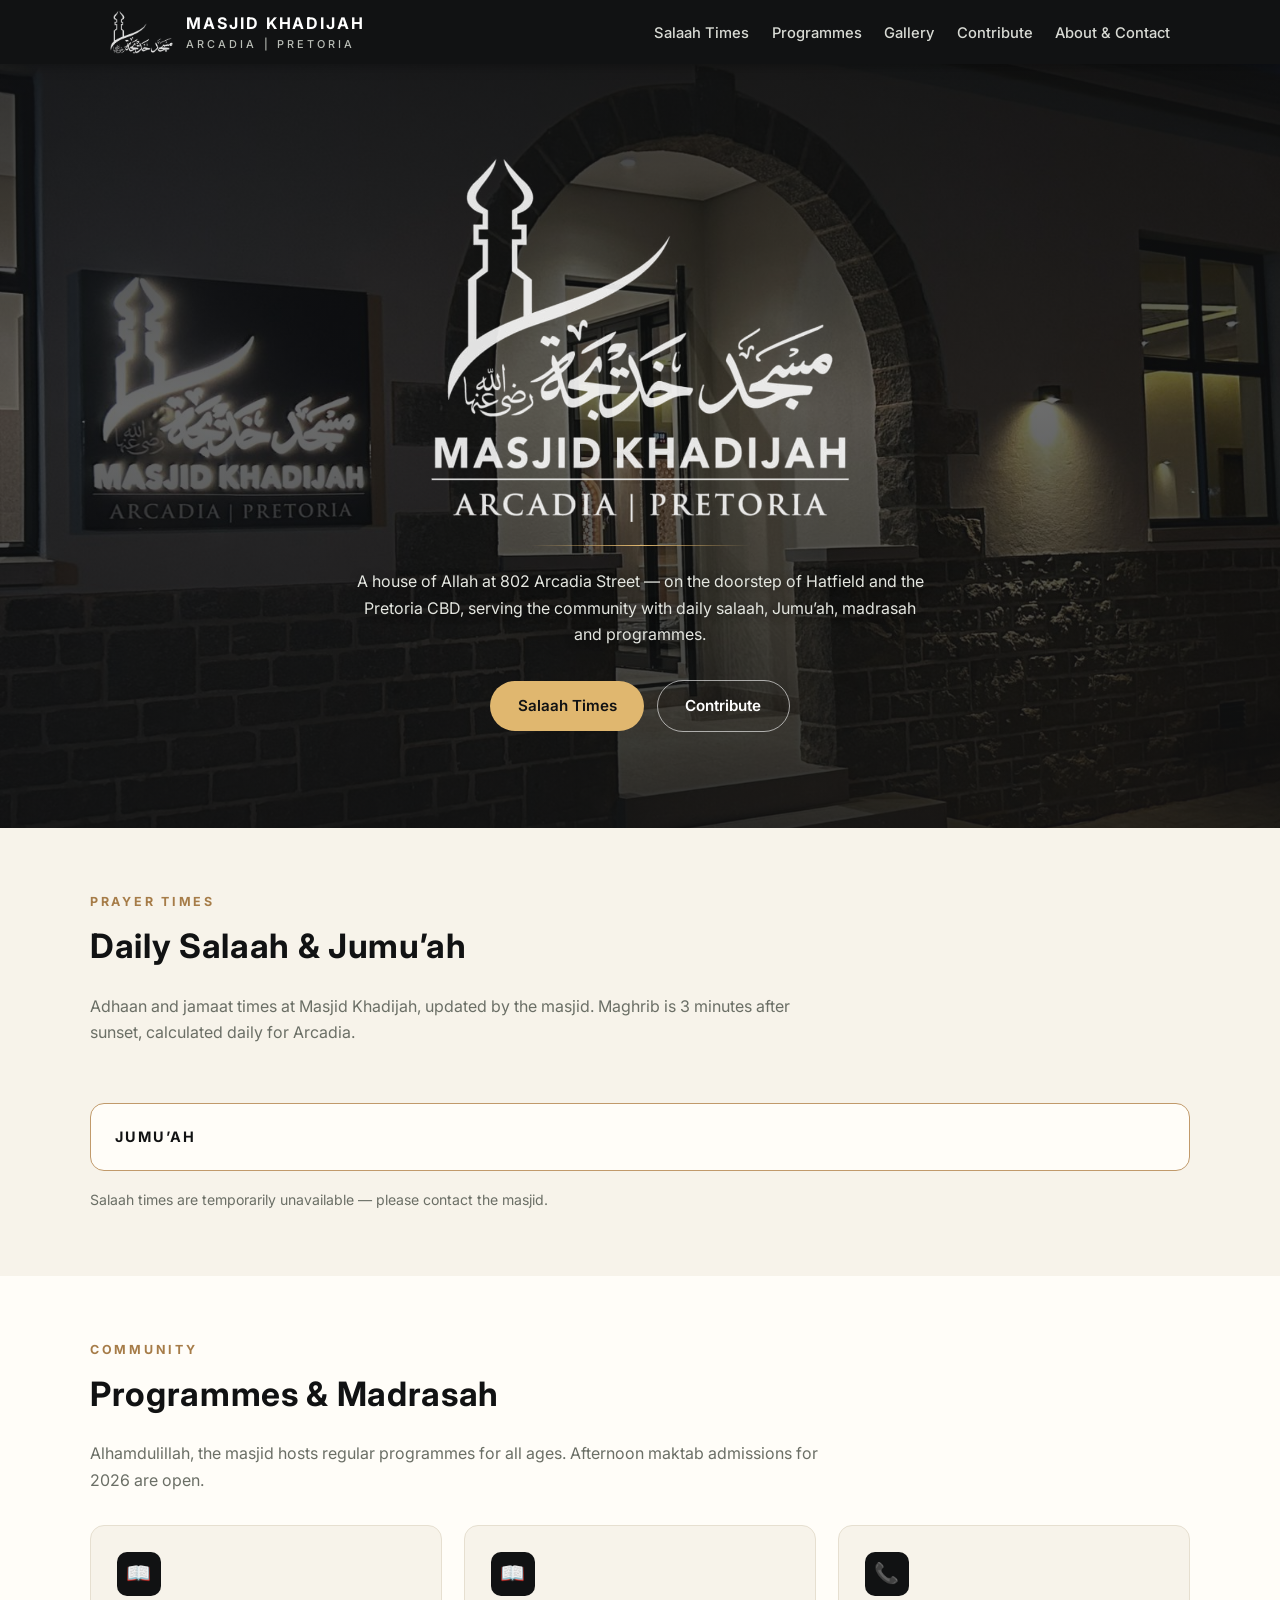
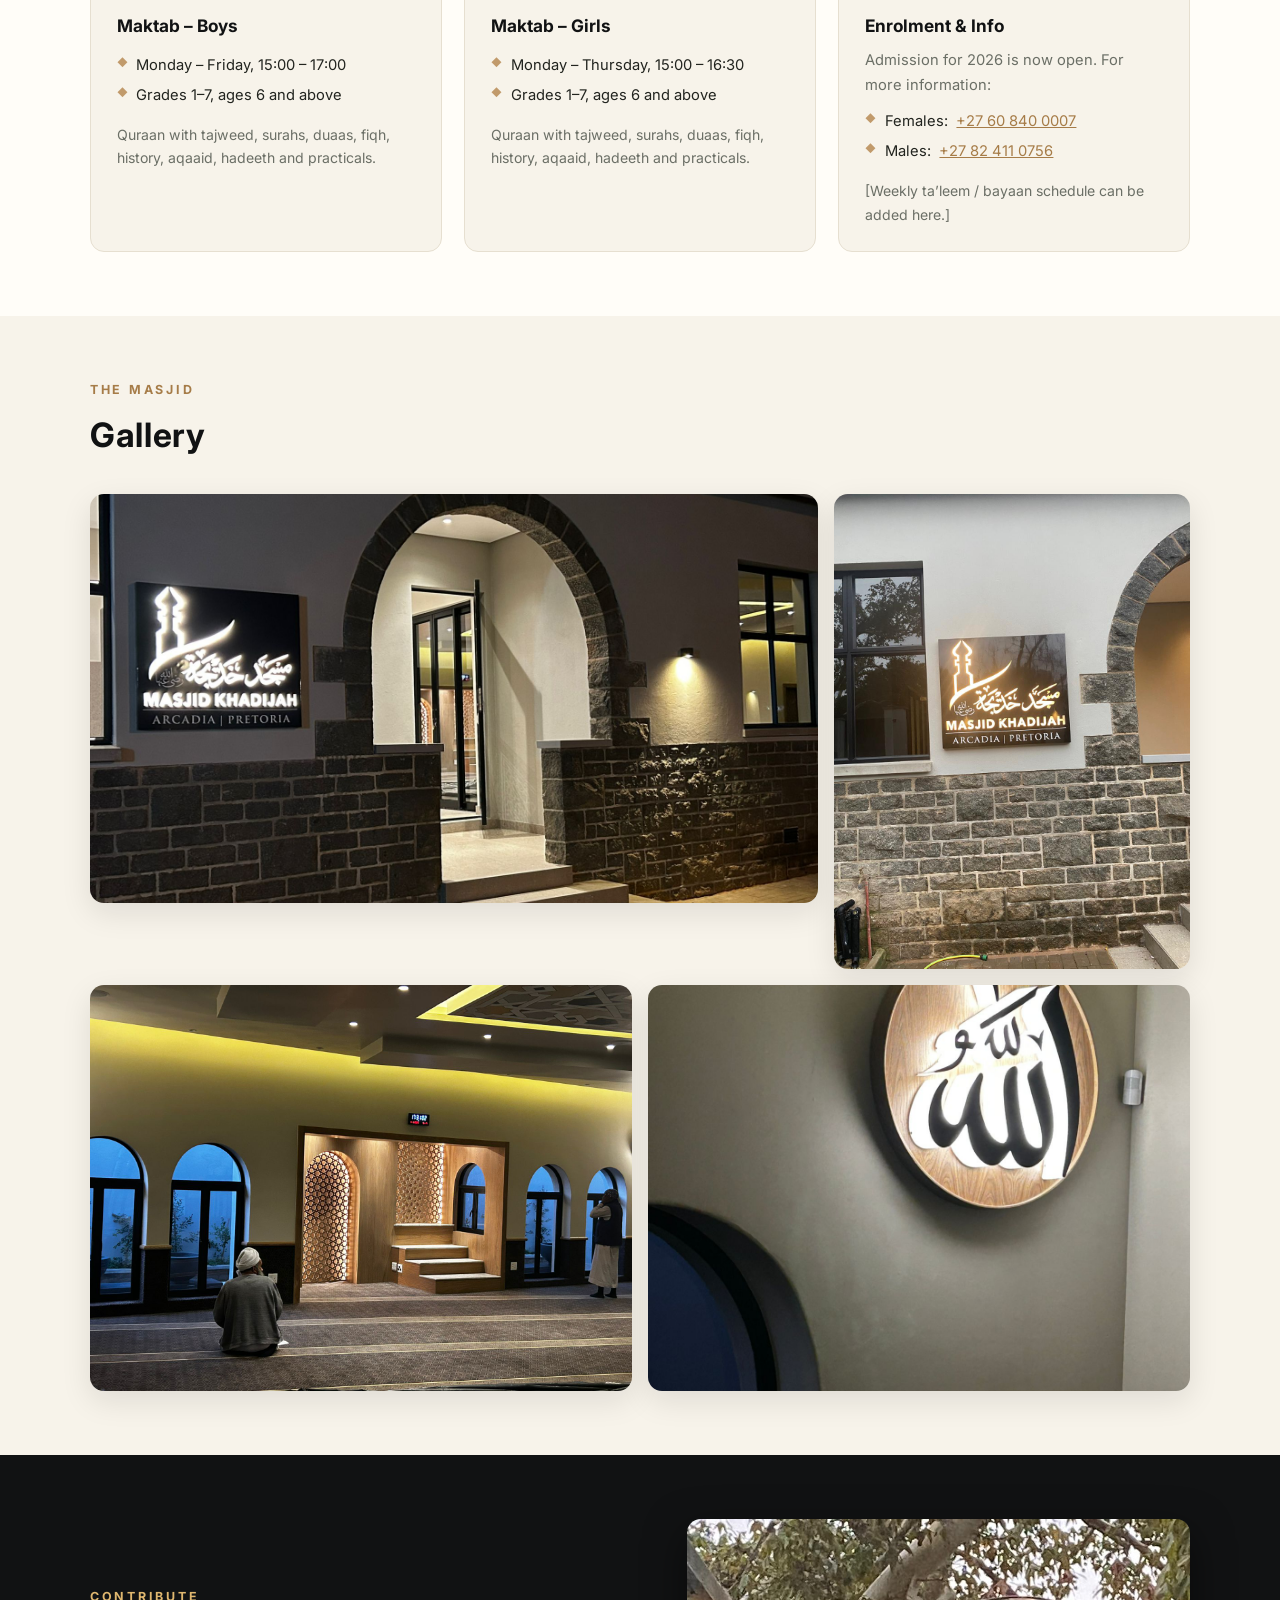
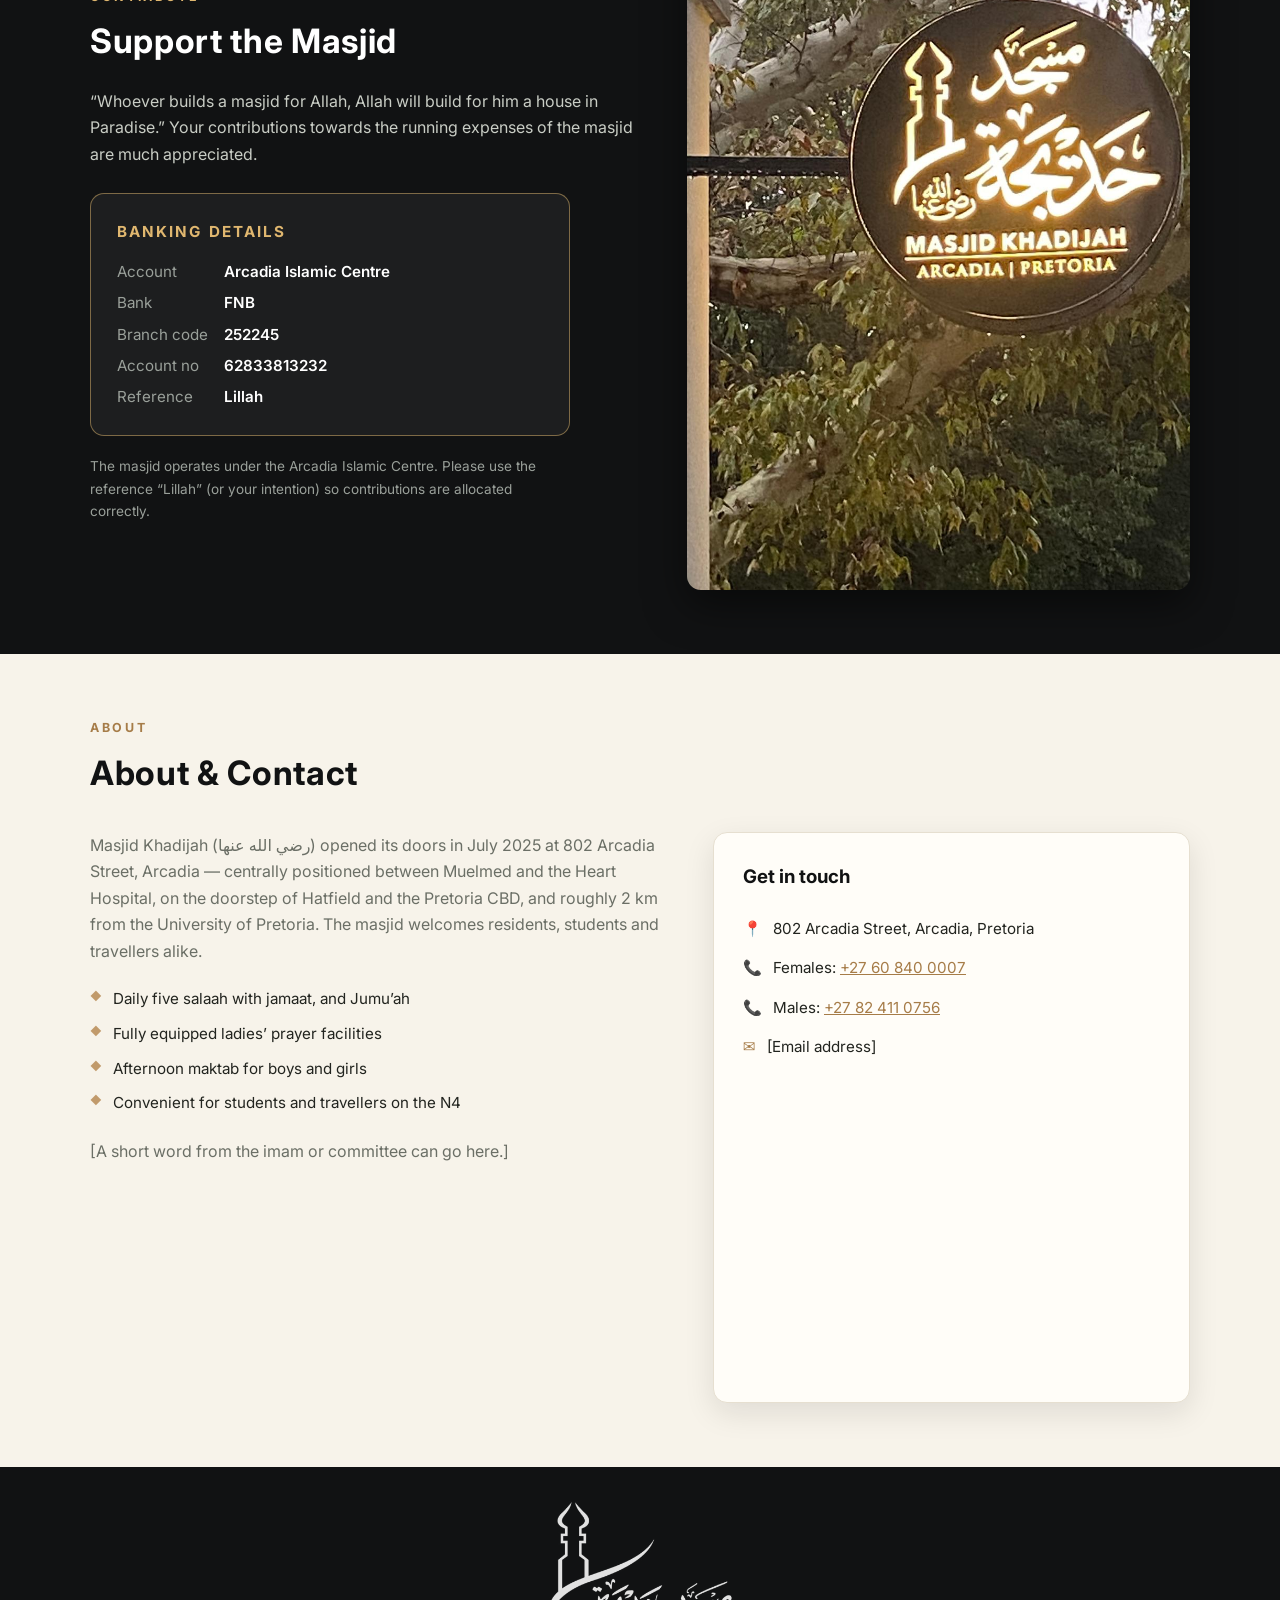
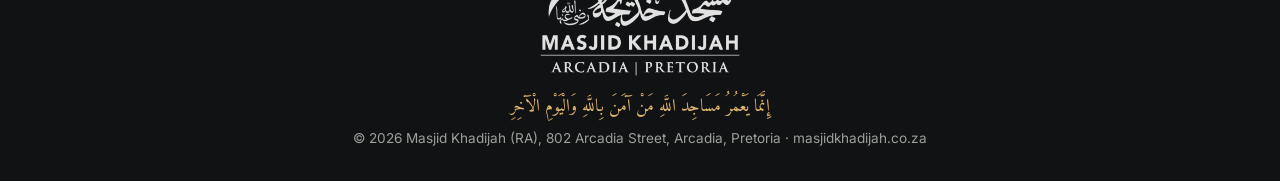
==== index.html @ 1550d79a "Compact salaah tiles, aligned zero-padded times, fix .hero class clash Co-Authored-By: Claude Fable " ====
<!DOCTYPE html>
<html lang="en">
<head>
<meta charset="UTF-8">
<meta name="viewport" content="width=device-width, initial-scale=1.0">
<title>Masjid Khadijah – Arcadia, Pretoria</title>
<meta name="description" content="Masjid Khadijah (RA), 802 Arcadia Street, Arcadia, Pretoria – daily salaah times, Jumu'ah, madrasah and programmes, and how to contribute.">
<link rel="icon" type="image/png" href="assets/logo-mark.png">
<link rel="preconnect" href="https://fonts.googleapis.com">
<link rel="preconnect" href="https://fonts.gstatic.com" crossorigin>
<link href="https://fonts.googleapis.com/css2?family=Amiri:wght@400;700&family=Inter:wght@400;500;600;700&display=swap" rel="stylesheet">
<style>
  :root{
    --black:#111213;          /* signage black */
    --charcoal:#1c1e1f;       /* dado / dark panels */
    --cream:#f7f3ea;          /* interior walls */
    --ivory:#fffdf8;
    --oak:#c19a6b;            /* mihrab timber */
    --oak-deep:#a67c48;
    --gold:#e0b76f;           /* backlit signage glow */
    --ink:#22241f;
    --muted:#6b6f66;
    --line:#e6dfd0;
    --radius:14px;
    --shadow:0 10px 30px rgba(17,18,19,.10);
  }
  *{margin:0;padding:0;box-sizing:border-box}
  html{scroll-behavior:smooth}
  body{font-family:'Inter',system-ui,sans-serif;color:var(--ink);background:var(--cream);line-height:1.65}
  img{max-width:100%}
  a{color:var(--oak-deep)}

  /* Logo images are black-on-white: on dark panels invert + screen-blend
     (white bg goes transparent); on light panels multiply-blend. */
  .logo-dark{filter:invert(1);mix-blend-mode:screen}
  .logo-light{mix-blend-mode:multiply}

  /* ---------- Nav (styled after the masjid's black signage) ---------- */
  header{position:sticky;top:0;z-index:50;background:var(--black);box-shadow:0 2px 12px rgba(0,0,0,.3)}
  .nav{max-width:1100px;margin:0 auto;display:flex;align-items:center;justify-content:space-between;padding:.6rem 1.25rem}
  .brand{display:flex;align-items:center;gap:.8rem;text-decoration:none}
  .brand img{height:44px;width:auto}
  .brand .name{color:#fff;font-weight:700;font-size:1rem;letter-spacing:.12em;text-transform:uppercase}
  .brand .name small{display:block;font-weight:500;font-size:.68rem;color:#b9bdb6;letter-spacing:.28em}
  nav ul{display:flex;gap:1.4rem;list-style:none}
  nav a{color:#d8dad4;text-decoration:none;font-size:.92rem;font-weight:500}
  nav a:hover{color:var(--gold)}
  .menu-btn{display:none;background:none;border:0;color:#fff;font-size:1.6rem;cursor:pointer}
  @media(max-width:760px){
    .menu-btn{display:block}
    nav{position:absolute;top:100%;left:0;right:0;background:var(--charcoal);display:none}
    nav.open{display:block}
    nav ul{flex-direction:column;gap:0;padding:.5rem 0}
    nav li{border-top:1px solid rgba(255,255,255,.08)}
    nav a{display:block;padding:.85rem 1.25rem}
  }

  /* ---------- Hero: the masjid at night ---------- */
  .hero{position:relative;color:#fff;text-align:center;padding:5.5rem 1.25rem 6rem;overflow:hidden;background:var(--black)}
  .hero .bg{position:absolute;inset:0;background:url('assets/hero-exterior.jpg') center 35%/cover no-repeat}
  .hero .veil{position:absolute;inset:0;background:linear-gradient(180deg,rgba(17,18,19,.82) 0%,rgba(17,18,19,.62) 45%,rgba(17,18,19,.88) 100%)}
  .hero-inner{position:relative;max-width:44rem;margin:0 auto}
  .hero-logo{width:min(420px,78%);margin:0 auto 1.4rem;display:block}
  .hero .locline{color:#d8dad4;letter-spacing:.34em;text-transform:uppercase;font-size:.82rem}
  .hero .rule{width:220px;height:1px;background:linear-gradient(90deg,transparent,var(--gold),transparent);margin:1.4rem auto}
  .hero .sub{color:#e4e6e0;margin:0 auto 2rem;max-width:36rem;font-size:1rem;text-shadow:0 1px 8px rgba(0,0,0,.5)}
  .btn{display:inline-block;padding:.8rem 1.7rem;border-radius:999px;font-weight:600;font-size:.95rem;text-decoration:none;transition:transform .15s ease}
  .btn:hover{transform:translateY(-2px)}
  .btn-gold{background:var(--gold);color:var(--black)}
  .btn-outline{border:1.5px solid rgba(255,255,255,.6);color:#fff;margin-left:.6rem}
  .btn-outline:hover{border-color:var(--gold);color:var(--gold)}

  /* ---------- Sections ---------- */
  section{padding:4rem 1.25rem}
  .wrap{max-width:1100px;margin:0 auto}
  .kicker{color:var(--oak-deep);font-weight:700;font-size:.78rem;letter-spacing:.22em;text-transform:uppercase}
  h2{font-size:clamp(1.5rem,3vw,2.1rem);color:var(--black);margin:.35rem 0 1.2rem;letter-spacing:.02em}
  .lead{color:var(--muted);max-width:46rem}

  /* Salaah times */
  .times-grid{display:grid;grid-template-columns:repeat(auto-fit,minmax(140px,1fr));gap:.8rem;margin-top:2rem}
  .time-tile{background:var(--black);border-radius:12px;padding:.9rem 1rem 1rem;box-shadow:var(--shadow)}
  .time-tile .salaah{color:var(--gold);font-size:.75rem;font-weight:700;letter-spacing:.18em;text-transform:uppercase;text-align:center}
  .time-tile .trow{display:flex;justify-content:space-between;align-items:baseline;margin-top:.5rem}
  .time-tile .tlabel{color:#9aa09a;font-size:.68rem;letter-spacing:.08em;text-transform:uppercase}
  .time-tile .tval{color:#d8dad4;font-size:1.05rem;font-weight:600;font-variant-numeric:tabular-nums}
  .time-tile .tval.jamaat{color:#fff;font-size:1.18rem;font-weight:700}
  .time-tile .sunset{color:#9aa09a;font-size:.68rem;margin-top:.45rem;text-align:center}
  .jumuah-card{margin-top:1.6rem;background:var(--ivory);border:1px solid var(--oak);border-radius:var(--radius);padding:1.3rem 1.5rem;display:flex;gap:1.2rem;flex-wrap:wrap;align-items:center;justify-content:space-between}
  .jumuah-card .jlabel{font-weight:700;color:var(--black);letter-spacing:.14em;text-transform:uppercase;font-size:.9rem}
  .jumuah-card .chips{display:flex;gap:.8rem;flex-wrap:wrap}
  .jumuah-card .chip{background:var(--black);color:var(--gold);border-radius:999px;padding:.5rem 1.2rem;font-weight:600;font-size:.92rem}
  .jumuah-card .speaker{width:100%;font-size:.95rem;color:var(--muted)}
  .jumuah-card .speaker strong{color:var(--ink)}
  .times-meta{margin-top:1.1rem;font-size:.88rem;color:var(--muted)}
  .times-note{margin-top:.4rem;font-size:.95rem;color:var(--oak-deep);font-weight:600}

  /* Programmes */
  .alt{background:var(--ivory)}
  .cards{display:grid;grid-template-columns:repeat(auto-fit,minmax(260px,1fr));gap:1.4rem;margin-top:2rem}
  .card{background:var(--cream);border:1px solid var(--line);border-radius:var(--radius);padding:1.6rem}
  .card .icon{width:44px;height:44px;border-radius:10px;background:var(--black);color:var(--gold);display:flex;align-items:center;justify-content:center;font-size:1.25rem;margin-bottom:1rem}
  .card h3{color:var(--black);font-size:1.08rem;margin-bottom:.5rem}
  .card p{font-size:.92rem;color:var(--muted)}
  .card ul{list-style:none;margin-top:.6rem;font-size:.92rem;color:var(--ink)}
  .card li{display:flex;gap:.55rem;padding:.18rem 0}
  .card li::before{content:"◆";color:var(--oak);font-size:.65rem;line-height:1.9}
  .card .foot{margin-top:.8rem;font-size:.88rem;color:var(--muted)}
  .card .foot strong{color:var(--ink)}
  .card .when{margin-top:.6rem;font-size:.85rem;color:var(--oak-deep);font-weight:600}

  /* Notice board */
  .notices{background:var(--black);border-radius:var(--radius);padding:1.5rem 1.7rem;margin-top:2rem;box-shadow:var(--shadow)}
  .notices h3{color:var(--gold);font-size:.9rem;letter-spacing:.18em;text-transform:uppercase;margin-bottom:.8rem}
  .notices ul{list-style:none}
  .notices li{color:#e4e6e0;font-size:.95rem;padding:.45rem 0;border-top:1px solid rgba(255,255,255,.08);display:flex;gap:.7rem;flex-wrap:wrap}
  .notices li:first-child{border-top:0}
  .notices li strong{color:#fff}
  .notices li .nwhen{color:var(--gold);font-size:.85rem;margin-left:auto;white-space:nowrap}

  /* Gallery */
  .gallery{display:grid;grid-template-columns:repeat(12,1fr);gap:1rem;margin-top:2rem}
  .gallery figure{position:relative;border-radius:var(--radius);overflow:hidden;box-shadow:var(--shadow);margin:0}
  .gallery img{width:100%;height:100%;object-fit:cover;display:block;transition:transform .3s ease}
  .gallery figure:hover img{transform:scale(1.04)}
  .g-wide{grid-column:span 8;aspect-ratio:16/9}
  .g-tall{grid-column:span 4;aspect-ratio:3/4}
  .g-half{grid-column:span 6;aspect-ratio:4/3}
  @media(max-width:760px){.g-wide,.g-tall,.g-half{grid-column:span 12;aspect-ratio:4/3}}

  /* Donations */
  .donate{background:var(--black);color:#fff;position:relative;overflow:hidden}
  .donate .wrap{position:relative;display:grid;grid-template-columns:1.05fr .95fr;gap:2.5rem;align-items:center}
  @media(max-width:820px){.donate .wrap{grid-template-columns:1fr}}
  .donate .kicker{color:var(--gold)}
  .donate h2{color:#fff}
  .donate .lead{color:#c9cdc5}
  .bank{background:rgba(255,255,255,.05);border:1px solid rgba(224,183,111,.5);border-radius:var(--radius);padding:1.6rem;margin-top:1.6rem;max-width:30rem}
  .bank h3{color:var(--gold);font-size:.95rem;letter-spacing:.14em;text-transform:uppercase;margin-bottom:.9rem}
  .bank dl{display:grid;grid-template-columns:auto 1fr;gap:.4rem 1rem;font-size:.95rem}
  .bank dt{color:#9aa09a}
  .bank dd{font-weight:600}
  .donate .note{margin-top:1.2rem;font-size:.85rem;color:#9aa09a;max-width:30rem}
  .donate .photo{border-radius:var(--radius);overflow:hidden;box-shadow:0 14px 40px rgba(0,0,0,.5)}
  .donate .photo img{display:block;width:100%}

  /* About & contact */
  .about-grid{display:grid;grid-template-columns:1.1fr .9fr;gap:2.5rem;margin-top:2rem;align-items:start}
  @media(max-width:820px){.about-grid{grid-template-columns:1fr}}
  .facts{list-style:none;margin-top:1.4rem;display:grid;gap:.6rem}
  .facts li{display:flex;gap:.7rem;font-size:.95rem;color:var(--ink)}
  .facts li::before{content:"◆";color:var(--oak);font-size:.7rem;line-height:1.9}
  .contact-card{background:var(--ivory);border:1px solid var(--line);border-radius:var(--radius);box-shadow:var(--shadow);padding:1.8rem}
  .contact-card h3{color:var(--black);margin-bottom:1rem}
  .contact-card ul{list-style:none}
  .contact-card li{display:flex;gap:.7rem;padding:.45rem 0;font-size:.95rem}
  .contact-card li span:first-child{color:var(--oak-deep)}
  .map{border:0;width:100%;height:280px;border-radius:10px;margin-top:1.2rem}

  footer{background:var(--black);color:#9aa09a;text-align:center;padding:2rem 1.25rem}
  footer .flogo{width:200px;margin:0 auto 1rem;display:block}
  footer .ayah{font-family:'Amiri',serif;color:var(--gold);font-size:1.1rem;margin-bottom:.4rem}
  footer p{font-size:.85rem}
</style>
</head>
<body>

<header>
  <div class="nav">
    <a class="brand" href="#top">
      <img class="logo-dark" src="assets/logo-mark.png" alt="Masjid Khadijah logo">
      <span class="name">Masjid Khadijah<small>Arcadia | Pretoria</small></span>
    </a>
    <button class="menu-btn" aria-label="Menu" onclick="document.getElementById('nav').classList.toggle('open')">&#9776;</button>
    <nav id="nav">
      <ul>
        <li><a href="#salaah">Salaah Times</a></li>
        <li><a href="#programmes">Programmes</a></li>
        <li><a href="#gallery">Gallery</a></li>
        <li><a href="#donate">Contribute</a></li>
        <li><a href="#contact">About &amp; Contact</a></li>
      </ul>
    </nav>
  </div>
</header>

<main id="top">

  <div class="hero">
    <div class="bg" role="img" aria-label="Masjid Khadijah entrance at night"></div>
    <div class="veil"></div>
    <div class="hero-inner">
      <img class="hero-logo logo-dark" src="assets/logo.png" alt="Masjid Khadijah – Arcadia | Pretoria">
      <div class="rule"></div>
      <p class="sub">A house of Allah at 802 Arcadia Street — on the doorstep of Hatfield and the Pretoria CBD, serving the community with daily salaah, Jumu&#8217;ah, madrasah and programmes.</p>
      <a class="btn btn-gold" href="#salaah">Salaah Times</a>
      <a class="btn btn-outline" href="#donate">Contribute</a>
    </div>
  </div>

  <section id="salaah">
    <div class="wrap">
      <p class="kicker">Prayer Times</p>
      <h2>Daily Salaah &amp; Jumu&#8217;ah</h2>
      <p class="lead">Adhaan and jamaat times at Masjid Khadijah, updated by the masjid. Maghrib is 3 minutes after sunset, calculated daily for Arcadia.</p>

      <div class="times-grid" id="timesGrid"></div>

      <div class="jumuah-card" id="jumuahCard" hidden>
        <span class="jlabel">Jumu&#8217;ah</span>
        <span class="chips" id="jumuahChips"></span>
        <span class="speaker" id="jumuahSpeaker" hidden></span>
      </div>

      <p class="times-meta" id="timesMeta"></p>
      <p class="times-note" id="timesNote" hidden></p>
    </div>
  </section>

  <section id="programmes" class="alt">
    <div class="wrap">
      <p class="kicker">Community</p>
      <h2>Programmes &amp; Madrasah</h2>
      <p class="lead">Alhamdulillah, the masjid hosts regular programmes for all ages. Afternoon maktab admissions for 2026 are open.</p>

      <div class="notices" id="noticesBox" hidden>
        <h3>Notice Board</h3>
        <ul id="noticesList"></ul>
      </div>

      <div class="cards" id="programmeCards">
        <div class="card">
          <div class="icon">📖</div>
          <h3>Maktab – Boys</h3>
          <ul>
            <li>Monday – Friday, 15:00 – 17:00</li>
            <li>Grades 1–7, ages 6 and above</li>
          </ul>
          <p class="foot">Quraan with tajweed, surahs, duaas, fiqh, history, aqaaid, hadeeth and practicals.</p>
        </div>
        <div class="card">
          <div class="icon">📖</div>
          <h3>Maktab – Girls</h3>
          <ul>
            <li>Monday – Thursday, 15:00 – 16:30</li>
            <li>Grades 1–7, ages 6 and above</li>
          </ul>
          <p class="foot">Quraan with tajweed, surahs, duaas, fiqh, history, aqaaid, hadeeth and practicals.</p>
        </div>
        <div class="card">
          <div class="icon">📞</div>
          <h3>Enrolment &amp; Info</h3>
          <p>Admission for 2026 is now open. For more information:</p>
          <ul>
            <li>Females: <a href="tel:+27608400007">+27 60 840 0007</a></li>
            <li>Males: <a href="tel:+27824110756">+27 82 411 0756</a></li>
          </ul>
          <p class="foot">[Weekly ta&#8217;leem / bayaan schedule can be added here.]</p>
        </div>
      </div>
    </div>
  </section>

  <section id="gallery">
    <div class="wrap">
      <p class="kicker">The Masjid</p>
      <h2>Gallery</h2>
      <div class="gallery">
        <figure class="g-wide"><img src="assets/hero-exterior.jpg" alt="Masjid Khadijah entrance at night" loading="lazy"></figure>
        <figure class="g-tall"><img src="assets/sign-gold.jpg" alt="Backlit Masjid Khadijah sign" loading="lazy"></figure>
        <figure class="g-half"><img src="assets/interior-mihrab.jpg" alt="Prayer hall, mihrab and minbar" loading="lazy"></figure>
        <figure class="g-half"><img src="assets/allah-roundel.jpg" alt="Allah calligraphy in the prayer hall" loading="lazy"></figure>
      </div>
    </div>
  </section>

  <section id="donate" class="donate">
    <div class="wrap">
      <div>
        <p class="kicker">Contribute</p>
        <h2>Support the Masjid</h2>
        <p class="lead">&#8220;Whoever builds a masjid for Allah, Allah will build for him a house in Paradise.&#8221; Your contributions towards the running expenses of the masjid are much appreciated.</p>
        <div class="bank">
          <h3>Banking Details</h3>
          <dl>
            <dt>Account</dt><dd>Arcadia Islamic Centre</dd>
            <dt>Bank</dt><dd>FNB</dd>
            <dt>Branch code</dt><dd>252245</dd>
            <dt>Account no</dt><dd>62833813232</dd>
            <dt>Reference</dt><dd>Lillah</dd>
          </dl>
        </div>
        <p class="note">The masjid operates under the Arcadia Islamic Centre. Please use the reference &#8220;Lillah&#8221; (or your intention) so contributions are allocated correctly.</p>
      </div>
      <div class="photo"><img src="assets/sign-round.jpg" alt="Masjid Khadijah hanging sign" loading="lazy"></div>
    </div>
  </section>

  <section id="contact">
    <div class="wrap">
      <p class="kicker">About</p>
      <h2>About &amp; Contact</h2>
      <div class="about-grid">
        <div>
          <p class="lead">Masjid Khadijah (رضي الله عنها) opened its doors in July 2025 at 802 Arcadia Street, Arcadia — centrally positioned between Muelmed and the Heart Hospital, on the doorstep of Hatfield and the Pretoria CBD, and roughly 2&nbsp;km from the University of Pretoria. The masjid welcomes residents, students and travellers alike.</p>
          <ul class="facts">
            <li>Daily five salaah with jamaat, and Jumu&#8217;ah</li>
            <li>Fully equipped ladies&#8217; prayer facilities</li>
            <li>Afternoon maktab for boys and girls</li>
            <li>Convenient for students and travellers on the N4</li>
          </ul>
          <p class="lead" style="margin-top:1.4rem">[A short word from the imam or committee can go here.]</p>
        </div>
        <div class="contact-card">
          <h3>Get in touch</h3>
          <ul>
            <li><span>📍</span><span>802 Arcadia Street, Arcadia, Pretoria</span></li>
            <li><span>📞</span><span>Females: <a href="tel:+27608400007">+27 60 840 0007</a></span></li>
            <li><span>📞</span><span>Males: <a href="tel:+27824110756">+27 82 411 0756</a></span></li>
            <li><span>✉️</span><span>[Email address]</span></li>
          </ul>
          <iframe class="map" title="Map to Masjid Khadijah" loading="lazy"
            src="https://www.google.com/maps?q=Masjid%20Khadijah%20802%20Arcadia%20Street%20Arcadia%20Pretoria&output=embed"></iframe>
        </div>
      </div>
    </div>
  </section>

</main>

<footer>
  <img class="flogo logo-dark" src="assets/logo.png" alt="Masjid Khadijah">
  <p class="ayah">إِنَّمَا يَعْمُرُ مَسَاجِدَ اللَّهِ مَنْ آمَنَ بِاللَّهِ وَالْيَوْمِ الْآخِرِ</p>
  <p>&copy; <span id="yr"></span> Masjid Khadijah (RA), 802 Arcadia Street, Arcadia, Pretoria · masjidkhadijah.co.za</p>
</footer>

<script>
  document.getElementById('yr').textContent = new Date().getFullYear();
  document.querySelectorAll('#nav a').forEach(a =>
    a.addEventListener('click', () => document.getElementById('nav').classList.remove('open')));

  // ---- Salaah times, maintained by the masjid in a published Google Sheet ----
  // Tab "Salah Times" (gid 0): rows Fajr/Zuhr/Asr/Esha (B=adhaan, C=salaah),
  // Jumuah Adhaan / Jumuah Talk / Jumuah Salaah / Speaker / Note (value in B).
  // Tab "Notices/Programmes" (gid 565669592): Type | Title | Details | When.
  const PUB_URL = 'https://docs.google.com/spreadsheets/d/e/2PACX-1vRTr9kR4SyfroDH5hAJCIE7Sj8FF6PcuQ3MUzpzy727GX431kQvPGYDfOH6fwUwWuCeR8jOcvNmKQjD/pub';
  const GID_TIMES = 0, GID_PROGRAMMES = 565669592;

  // Sunset for Arcadia, Pretoria (NOAA solar equations); Maghrib = sunset + 3 min.
  function maghribTime(date) {
    const lat = -25.7461 * Math.PI / 180, lon = 28.2087, tz = 2;
    const start = new Date(date.getFullYear(), 0, 0);
    const doy = Math.floor((date - start) / 86400000);
    const g = 2 * Math.PI / 365 * (doy - 1 + 0.5);
    const eqtime = 229.18 * (0.000075 + 0.001868 * Math.cos(g) - 0.032077 * Math.sin(g)
      - 0.014615 * Math.cos(2 * g) - 0.040849 * Math.sin(2 * g));
    const decl = 0.006918 - 0.399912 * Math.cos(g) + 0.070257 * Math.sin(g)
      - 0.006758 * Math.cos(2 * g) + 0.000907 * Math.sin(2 * g)
      - 0.002697 * Math.cos(3 * g) + 0.00148 * Math.sin(3 * g);
    const ha = Math.acos(Math.cos(90.833 * Math.PI / 180) / (Math.cos(lat) * Math.cos(decl))
      - Math.tan(lat) * Math.tan(decl)) * 180 / Math.PI;
    const sunsetUTC = 720 - 4 * (lon - ha) - eqtime;          // minutes UTC
    const m = Math.round(sunsetUTC + tz * 60) + 3;             // +3 min after sunset
    return String(Math.floor(m / 60) % 24).padStart(2, '0') + ':' + String(m % 60).padStart(2, '0');
  }

  function renderTimes(rows) {
    const get = label => rows.find(r => r.label.toLowerCase() === label.toLowerCase()) || {};
    const pad = t => /^\d:\d\d/.test(t) ? '0' + t : t;
    const tile = (name, adhaan, salaah, extra) => `
      <div class="time-tile"><div class="salaah">${name}</div>
        ${adhaan ? `<div class="trow"><span class="tlabel">Adhaan</span><span class="tval">${pad(adhaan)}</span></div>` : ''}
        <div class="trow"><span class="tlabel">Salaah</span><span class="tval jamaat">${pad(salaah)}</span></div>
        ${extra ? `<div class="sunset">${extra}</div>` : ''}
      </div>`;
    const order = ['Fajr', 'Zuhr', 'Asr'];
    let html = order.map(n => { const r = get(n); return tile(n, r.b, r.c || '–'); }).join('');
    html += tile('Maghrib', '', maghribTime(new Date()), '3 min after sunset');
    const esha = get('Esha');
    html += tile('Esha', esha.b, esha.c || '–');
    document.getElementById('timesGrid').innerHTML = html;

    const jAdhaan = get('Jumuah Adhaan').b, jTalk = get('Jumuah Talk').b,
          jSalaah = get('Jumuah Salaah').b, speaker = get('Speaker').b, note = get('Note').b;
    const chips = [['Adhaan', jAdhaan], ['Talk', jTalk], ['Salaah', jSalaah]].filter(c => c[1]);
    if (chips.length) {
      document.getElementById('jumuahCard').hidden = false;
      document.getElementById('jumuahChips').innerHTML =
        chips.map(c => `<span class="chip">${c[0]}: ${c[1]}</span>`).join('');
      if (speaker) {
        const sp = document.getElementById('jumuahSpeaker');
        sp.hidden = false;
        sp.innerHTML = 'This week’s speaker: <strong></strong>';
        sp.querySelector('strong').textContent = speaker;
      }
    }
    if (note) {
      const n = document.getElementById('timesNote');
      n.hidden = false;
      n.textContent = note;
    }
  }

  // Second sheet tab "Programmes": Type (Programme|Notice) | Title | Details | When
  function renderProgrammes(rows) {
    const esc = s => { const d = document.createElement('span'); d.textContent = s; return d.innerHTML; };
    const notices = rows.filter(r => r.type.toLowerCase().startsWith('notice'));
    const progs = rows.filter(r => r.type.toLowerCase().startsWith('prog'));
    if (notices.length) {
      document.getElementById('noticesBox').hidden = false;
      document.getElementById('noticesList').innerHTML = notices.map(n =>
        `<li><strong>${esc(n.title)}</strong> ${esc(n.details)}${n.when ? `<span class="nwhen">${esc(n.when)}</span>` : ''}</li>`).join('');
    }
    if (progs.length) {
      document.getElementById('programmeCards').insertAdjacentHTML('beforeend', progs.map(p => `
        <div class="card"><div class="icon">🕌</div>
          <h3>${esc(p.title)}</h3>
          <p>${esc(p.details)}</p>
          ${p.when ? `<p class="when">${esc(p.when)}</p>` : ''}
        </div>`).join(''));
    }
  }

  const unquote = f => {
    f = f.trim();
    if (f.startsWith('"') && f.endsWith('"')) f = f.slice(1, -1).replace(/""/g, '"');
    return f.trim();
  };
  const fetchTab = gid =>
    fetch(`${PUB_URL}?output=tsv&gid=${gid}&t=` + Date.now())
      .then(r => { if (!r.ok) throw 0; return r.text(); })
      .then(txt => txt.split(/\r?\n/).map(line => line.split('\t').map(unquote)));

  fetchTab(GID_TIMES)
    .then(raw => {
      const rows = raw
        .map(f => ({ label: f[0] || '', b: f[1] || '', c: f[2] || '' }))
        .filter(r => r.label && r.label.toLowerCase() !== 'salaah');
      renderTimes(rows);
    })
    .catch(() => {
      document.getElementById('timesMeta').textContent =
        'Salaah times are temporarily unavailable — please contact the masjid.';
    });

  fetchTab(GID_PROGRAMMES)
    .then(raw => {
      const rows = raw
        .map(f => ({ type: f[0] || '', title: f[1] || '', details: f[2] || '', when: f[3] || '' }))
        .filter(r => r.type && r.type.toLowerCase() !== 'type' && r.title);
      renderProgrammes(rows);
    })
    .catch(() => {}); // tab missing or empty — section just shows the maktab cards
</script>

</body>
</html>
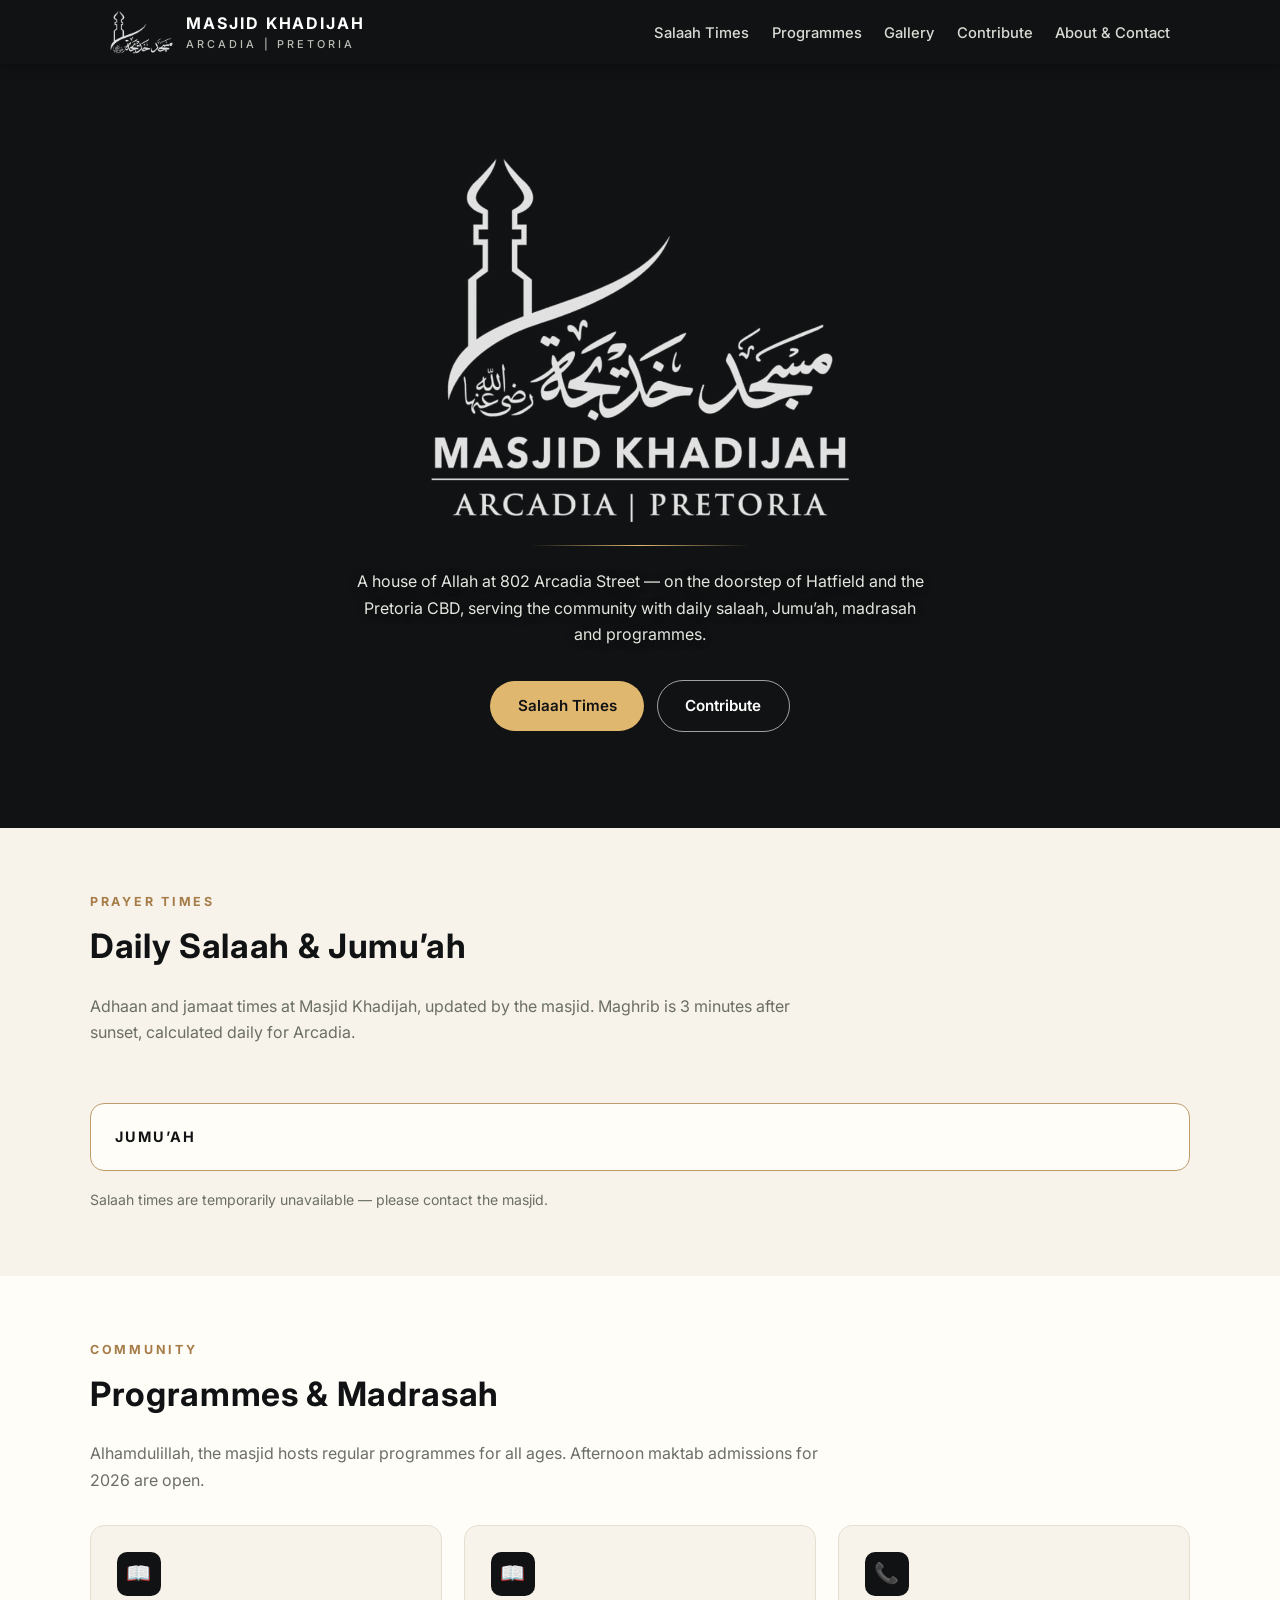
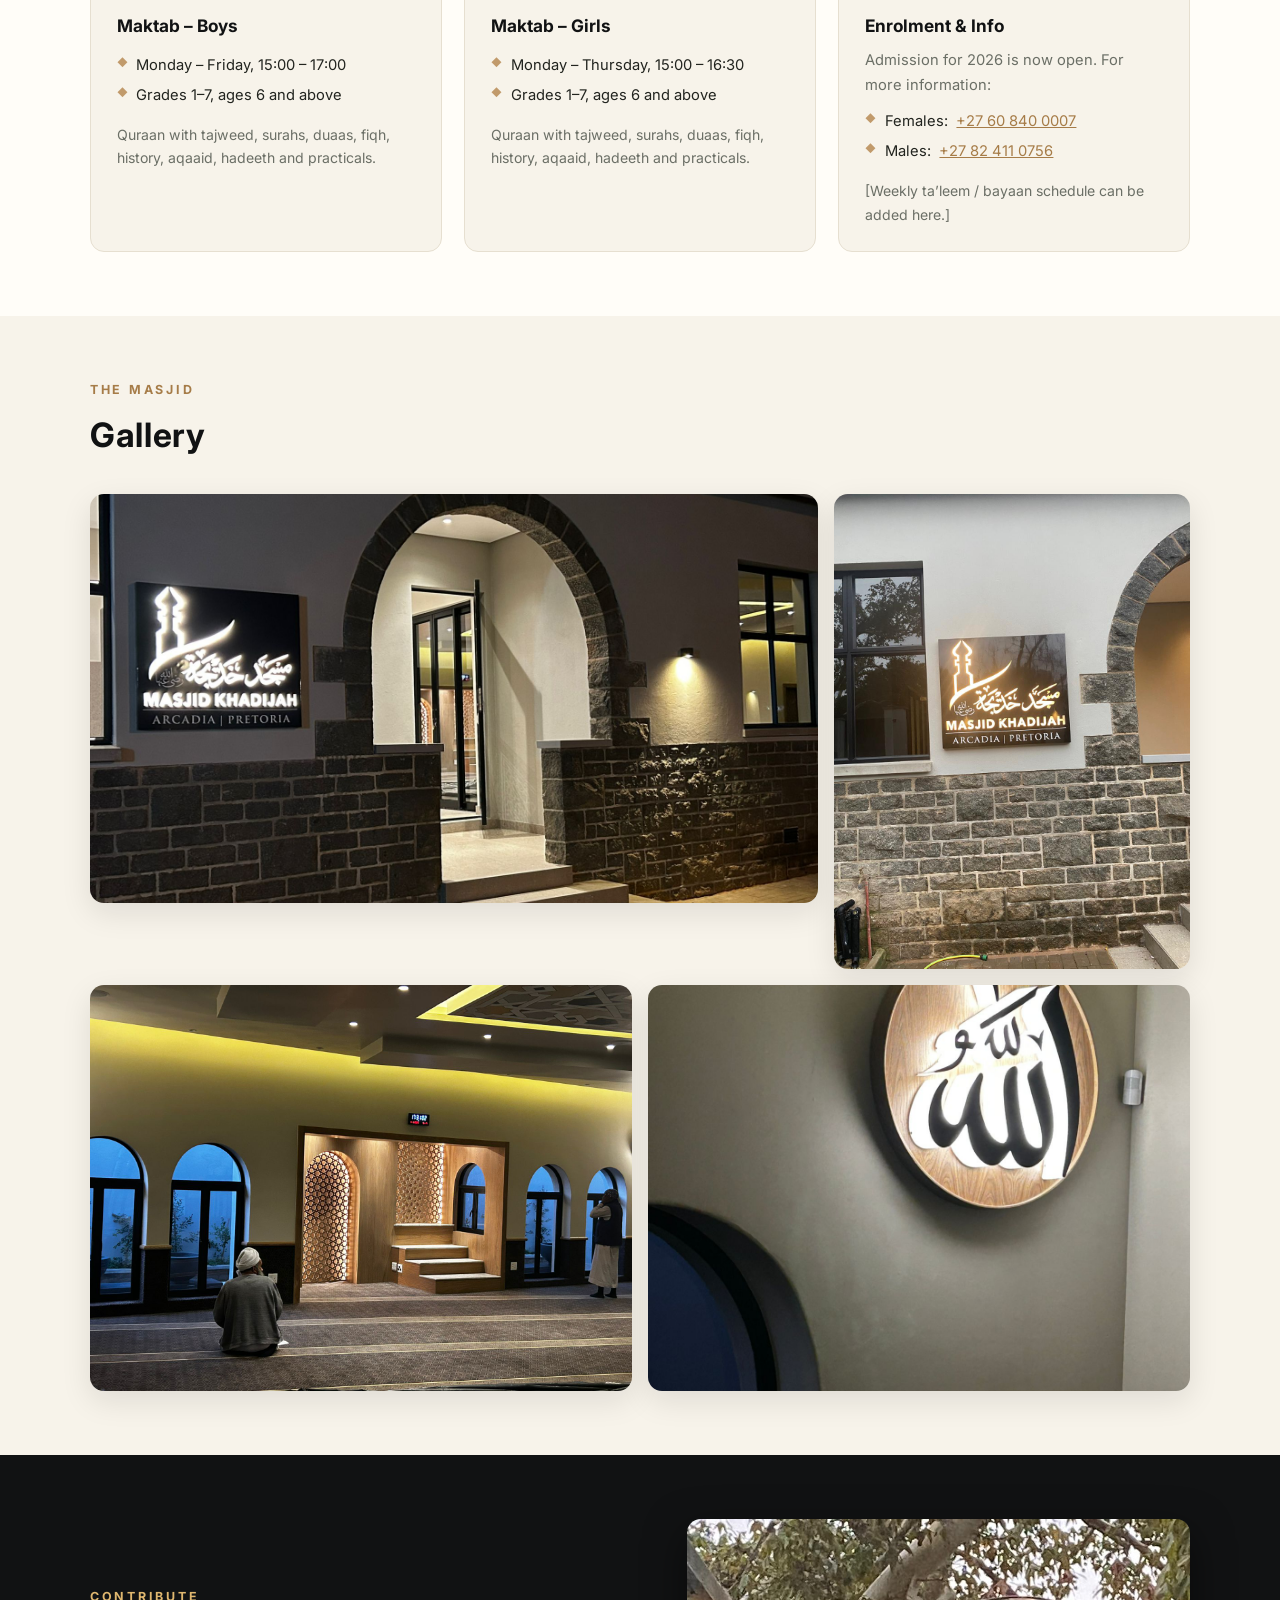
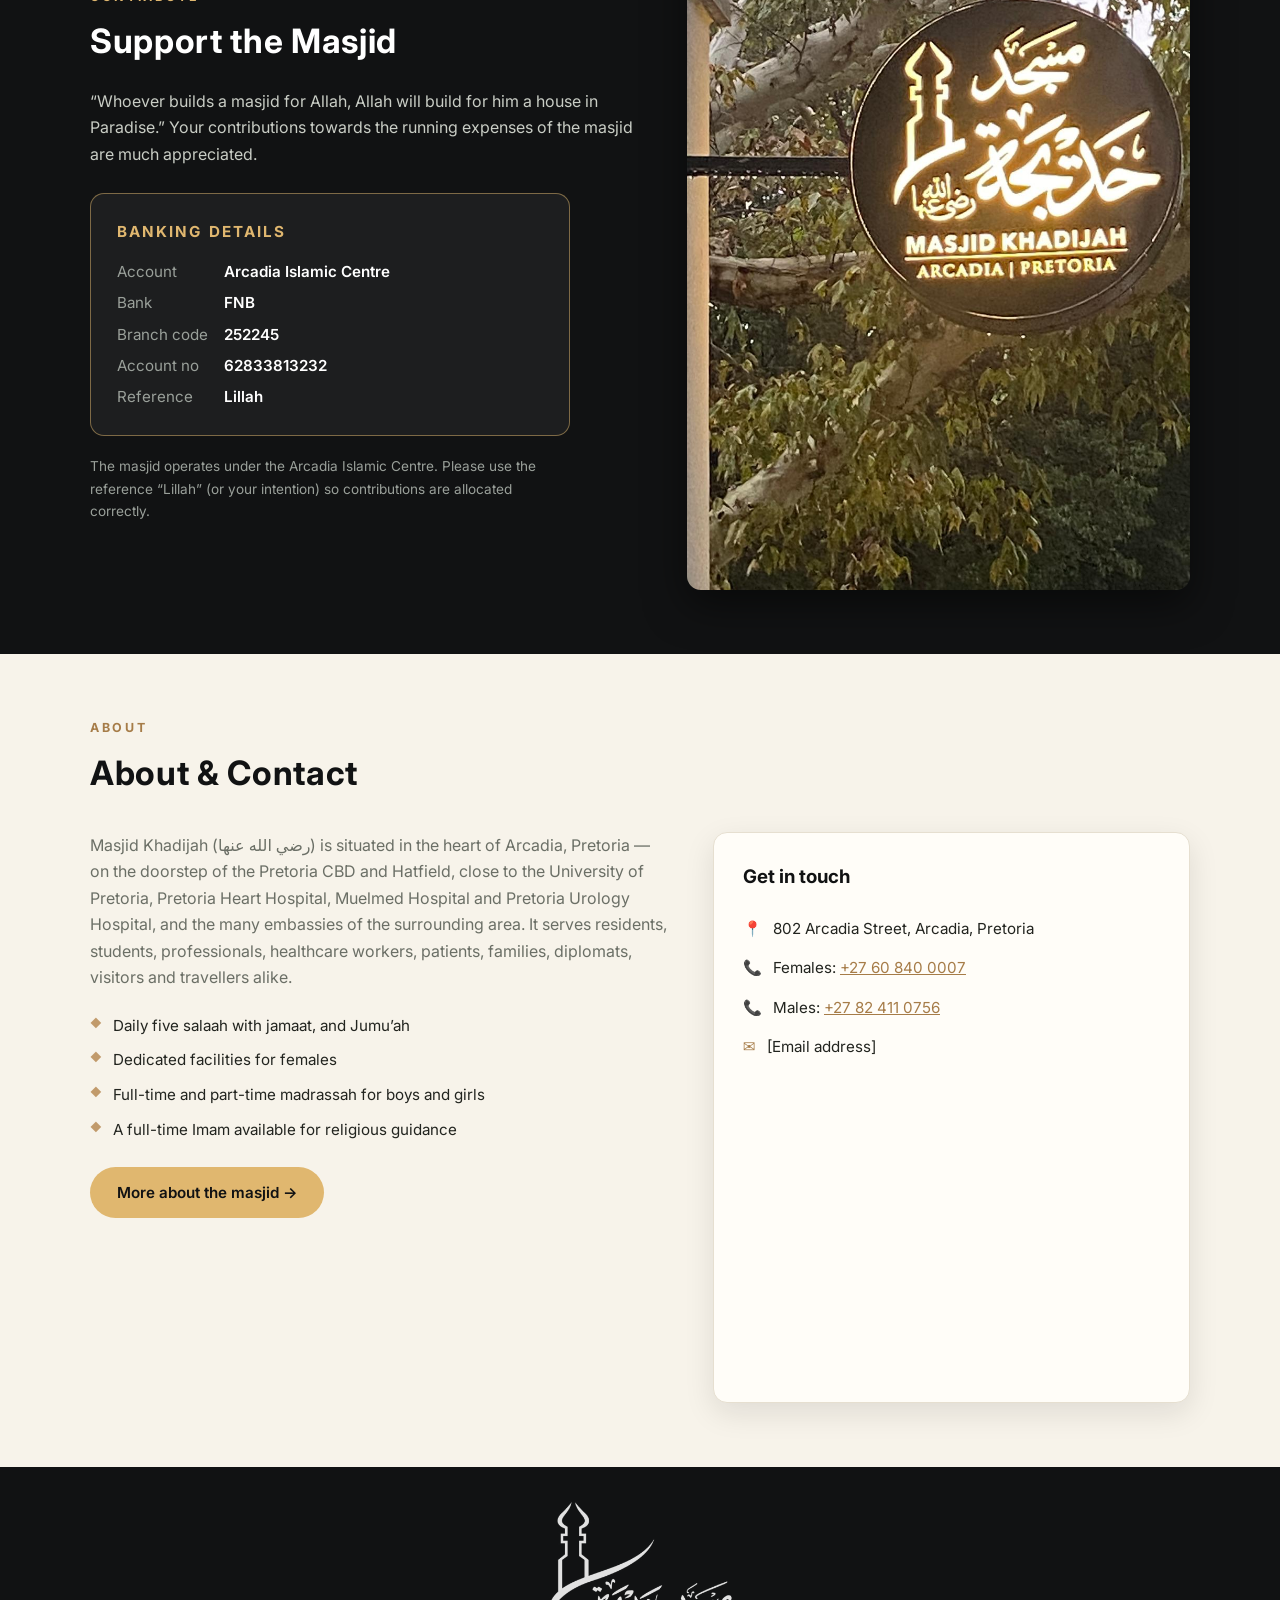
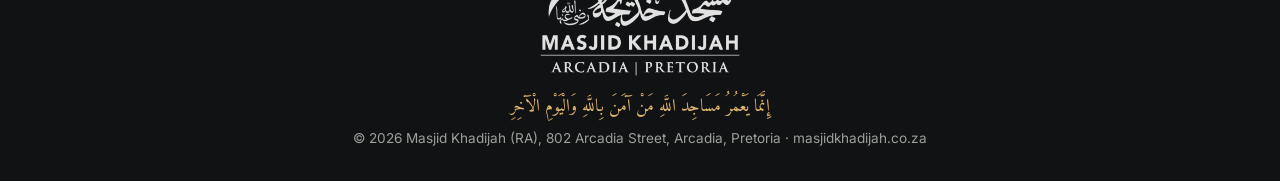
==== commit 30d6b7b0: "About page with full masjid profile; shared stylesheet; tightened home about section Co-Authored-By:" ====
--- a/index.html
+++ b/index.html
@@ -9,159 +9,7 @@
 <link rel="preconnect" href="https://fonts.googleapis.com">
 <link rel="preconnect" href="https://fonts.gstatic.com" crossorigin>
 <link href="https://fonts.googleapis.com/css2?family=Amiri:wght@400;700&family=Inter:wght@400;500;600;700&display=swap" rel="stylesheet">
-<style>
-  :root{
-    --black:#111213;          /* signage black */
-    --charcoal:#1c1e1f;       /* dado / dark panels */
-    --cream:#f7f3ea;          /* interior walls */
-    --ivory:#fffdf8;
-    --oak:#c19a6b;            /* mihrab timber */
-    --oak-deep:#a67c48;
-    --gold:#e0b76f;           /* backlit signage glow */
-    --ink:#22241f;
-    --muted:#6b6f66;
-    --line:#e6dfd0;
-    --radius:14px;
-    --shadow:0 10px 30px rgba(17,18,19,.10);
-  }
-  *{margin:0;padding:0;box-sizing:border-box}
-  html{scroll-behavior:smooth}
-  body{font-family:'Inter',system-ui,sans-serif;color:var(--ink);background:var(--cream);line-height:1.65}
-  img{max-width:100%}
-  a{color:var(--oak-deep)}
-
-  /* Logo images are black-on-white: on dark panels invert + screen-blend
-     (white bg goes transparent); on light panels multiply-blend. */
-  .logo-dark{filter:invert(1);mix-blend-mode:screen}
-  .logo-light{mix-blend-mode:multiply}
-
-  /* ---------- Nav (styled after the masjid's black signage) ---------- */
-  header{position:sticky;top:0;z-index:50;background:var(--black);box-shadow:0 2px 12px rgba(0,0,0,.3)}
-  .nav{max-width:1100px;margin:0 auto;display:flex;align-items:center;justify-content:space-between;padding:.6rem 1.25rem}
-  .brand{display:flex;align-items:center;gap:.8rem;text-decoration:none}
-  .brand img{height:44px;width:auto}
-  .brand .name{color:#fff;font-weight:700;font-size:1rem;letter-spacing:.12em;text-transform:uppercase}
-  .brand .name small{display:block;font-weight:500;font-size:.68rem;color:#b9bdb6;letter-spacing:.28em}
-  nav ul{display:flex;gap:1.4rem;list-style:none}
-  nav a{color:#d8dad4;text-decoration:none;font-size:.92rem;font-weight:500}
-  nav a:hover{color:var(--gold)}
-  .menu-btn{display:none;background:none;border:0;color:#fff;font-size:1.6rem;cursor:pointer}
-  @media(max-width:760px){
-    .menu-btn{display:block}
-    nav{position:absolute;top:100%;left:0;right:0;background:var(--charcoal);display:none}
-    nav.open{display:block}
-    nav ul{flex-direction:column;gap:0;padding:.5rem 0}
-    nav li{border-top:1px solid rgba(255,255,255,.08)}
-    nav a{display:block;padding:.85rem 1.25rem}
-  }
-
-  /* ---------- Hero: the masjid at night ---------- */
-  .hero{position:relative;color:#fff;text-align:center;padding:5.5rem 1.25rem 6rem;overflow:hidden;background:var(--black)}
-  .hero .bg{position:absolute;inset:0;background:url('assets/hero-exterior.jpg') center 35%/cover no-repeat}
-  .hero .veil{position:absolute;inset:0;background:linear-gradient(180deg,rgba(17,18,19,.82) 0%,rgba(17,18,19,.62) 45%,rgba(17,18,19,.88) 100%)}
-  .hero-inner{position:relative;max-width:44rem;margin:0 auto}
-  .hero-logo{width:min(420px,78%);margin:0 auto 1.4rem;display:block}
-  .hero .locline{color:#d8dad4;letter-spacing:.34em;text-transform:uppercase;font-size:.82rem}
-  .hero .rule{width:220px;height:1px;background:linear-gradient(90deg,transparent,var(--gold),transparent);margin:1.4rem auto}
-  .hero .sub{color:#e4e6e0;margin:0 auto 2rem;max-width:36rem;font-size:1rem;text-shadow:0 1px 8px rgba(0,0,0,.5)}
-  .btn{display:inline-block;padding:.8rem 1.7rem;border-radius:999px;font-weight:600;font-size:.95rem;text-decoration:none;transition:transform .15s ease}
-  .btn:hover{transform:translateY(-2px)}
-  .btn-gold{background:var(--gold);color:var(--black)}
-  .btn-outline{border:1.5px solid rgba(255,255,255,.6);color:#fff;margin-left:.6rem}
-  .btn-outline:hover{border-color:var(--gold);color:var(--gold)}
-
-  /* ---------- Sections ---------- */
-  section{padding:4rem 1.25rem}
-  .wrap{max-width:1100px;margin:0 auto}
-  .kicker{color:var(--oak-deep);font-weight:700;font-size:.78rem;letter-spacing:.22em;text-transform:uppercase}
-  h2{font-size:clamp(1.5rem,3vw,2.1rem);color:var(--black);margin:.35rem 0 1.2rem;letter-spacing:.02em}
-  .lead{color:var(--muted);max-width:46rem}
-
-  /* Salaah times */
-  .times-grid{display:grid;grid-template-columns:repeat(auto-fit,minmax(140px,1fr));gap:.8rem;margin-top:2rem}
-  .time-tile{background:var(--black);border-radius:12px;padding:.9rem 1rem 1rem;box-shadow:var(--shadow)}
-  .time-tile .salaah{color:var(--gold);font-size:.75rem;font-weight:700;letter-spacing:.18em;text-transform:uppercase;text-align:center}
-  .time-tile .trow{display:flex;justify-content:space-between;align-items:baseline;margin-top:.5rem}
-  .time-tile .tlabel{color:#9aa09a;font-size:.68rem;letter-spacing:.08em;text-transform:uppercase}
-  .time-tile .tval{color:#d8dad4;font-size:1.05rem;font-weight:600;font-variant-numeric:tabular-nums}
-  .time-tile .tval.jamaat{color:#fff;font-size:1.18rem;font-weight:700}
-  .time-tile .sunset{color:#9aa09a;font-size:.68rem;margin-top:.45rem;text-align:center}
-  .jumuah-card{margin-top:1.6rem;background:var(--ivory);border:1px solid var(--oak);border-radius:var(--radius);padding:1.3rem 1.5rem;display:flex;gap:1.2rem;flex-wrap:wrap;align-items:center;justify-content:space-between}
-  .jumuah-card .jlabel{font-weight:700;color:var(--black);letter-spacing:.14em;text-transform:uppercase;font-size:.9rem}
-  .jumuah-card .chips{display:flex;gap:.8rem;flex-wrap:wrap}
-  .jumuah-card .chip{background:var(--black);color:var(--gold);border-radius:999px;padding:.5rem 1.2rem;font-weight:600;font-size:.92rem}
-  .jumuah-card .speaker{width:100%;font-size:.95rem;color:var(--muted)}
-  .jumuah-card .speaker strong{color:var(--ink)}
-  .times-meta{margin-top:1.1rem;font-size:.88rem;color:var(--muted)}
-  .times-note{margin-top:.4rem;font-size:.95rem;color:var(--oak-deep);font-weight:600}
-
-  /* Programmes */
-  .alt{background:var(--ivory)}
-  .cards{display:grid;grid-template-columns:repeat(auto-fit,minmax(260px,1fr));gap:1.4rem;margin-top:2rem}
-  .card{background:var(--cream);border:1px solid var(--line);border-radius:var(--radius);padding:1.6rem}
-  .card .icon{width:44px;height:44px;border-radius:10px;background:var(--black);color:var(--gold);display:flex;align-items:center;justify-content:center;font-size:1.25rem;margin-bottom:1rem}
-  .card h3{color:var(--black);font-size:1.08rem;margin-bottom:.5rem}
-  .card p{font-size:.92rem;color:var(--muted)}
-  .card ul{list-style:none;margin-top:.6rem;font-size:.92rem;color:var(--ink)}
-  .card li{display:flex;gap:.55rem;padding:.18rem 0}
-  .card li::before{content:"◆";color:var(--oak);font-size:.65rem;line-height:1.9}
-  .card .foot{margin-top:.8rem;font-size:.88rem;color:var(--muted)}
-  .card .foot strong{color:var(--ink)}
-  .card .when{margin-top:.6rem;font-size:.85rem;color:var(--oak-deep);font-weight:600}
-
-  /* Notice board */
-  .notices{background:var(--black);border-radius:var(--radius);padding:1.5rem 1.7rem;margin-top:2rem;box-shadow:var(--shadow)}
-  .notices h3{color:var(--gold);font-size:.9rem;letter-spacing:.18em;text-transform:uppercase;margin-bottom:.8rem}
-  .notices ul{list-style:none}
-  .notices li{color:#e4e6e0;font-size:.95rem;padding:.45rem 0;border-top:1px solid rgba(255,255,255,.08);display:flex;gap:.7rem;flex-wrap:wrap}
-  .notices li:first-child{border-top:0}
-  .notices li strong{color:#fff}
-  .notices li .nwhen{color:var(--gold);font-size:.85rem;margin-left:auto;white-space:nowrap}
-
-  /* Gallery */
-  .gallery{display:grid;grid-template-columns:repeat(12,1fr);gap:1rem;margin-top:2rem}
-  .gallery figure{position:relative;border-radius:var(--radius);overflow:hidden;box-shadow:var(--shadow);margin:0}
-  .gallery img{width:100%;height:100%;object-fit:cover;display:block;transition:transform .3s ease}
-  .gallery figure:hover img{transform:scale(1.04)}
-  .g-wide{grid-column:span 8;aspect-ratio:16/9}
-  .g-tall{grid-column:span 4;aspect-ratio:3/4}
-  .g-half{grid-column:span 6;aspect-ratio:4/3}
-  @media(max-width:760px){.g-wide,.g-tall,.g-half{grid-column:span 12;aspect-ratio:4/3}}
-
-  /* Donations */
-  .donate{background:var(--black);color:#fff;position:relative;overflow:hidden}
-  .donate .wrap{position:relative;display:grid;grid-template-columns:1.05fr .95fr;gap:2.5rem;align-items:center}
-  @media(max-width:820px){.donate .wrap{grid-template-columns:1fr}}
-  .donate .kicker{color:var(--gold)}
-  .donate h2{color:#fff}
-  .donate .lead{color:#c9cdc5}
-  .bank{background:rgba(255,255,255,.05);border:1px solid rgba(224,183,111,.5);border-radius:var(--radius);padding:1.6rem;margin-top:1.6rem;max-width:30rem}
-  .bank h3{color:var(--gold);font-size:.95rem;letter-spacing:.14em;text-transform:uppercase;margin-bottom:.9rem}
-  .bank dl{display:grid;grid-template-columns:auto 1fr;gap:.4rem 1rem;font-size:.95rem}
-  .bank dt{color:#9aa09a}
-  .bank dd{font-weight:600}
-  .donate .note{margin-top:1.2rem;font-size:.85rem;color:#9aa09a;max-width:30rem}
-  .donate .photo{border-radius:var(--radius);overflow:hidden;box-shadow:0 14px 40px rgba(0,0,0,.5)}
-  .donate .photo img{display:block;width:100%}
-
-  /* About & contact */
-  .about-grid{display:grid;grid-template-columns:1.1fr .9fr;gap:2.5rem;margin-top:2rem;align-items:start}
-  @media(max-width:820px){.about-grid{grid-template-columns:1fr}}
-  .facts{list-style:none;margin-top:1.4rem;display:grid;gap:.6rem}
-  .facts li{display:flex;gap:.7rem;font-size:.95rem;color:var(--ink)}
-  .facts li::before{content:"◆";color:var(--oak);font-size:.7rem;line-height:1.9}
-  .contact-card{background:var(--ivory);border:1px solid var(--line);border-radius:var(--radius);box-shadow:var(--shadow);padding:1.8rem}
-  .contact-card h3{color:var(--black);margin-bottom:1rem}
-  .contact-card ul{list-style:none}
-  .contact-card li{display:flex;gap:.7rem;padding:.45rem 0;font-size:.95rem}
-  .contact-card li span:first-child{color:var(--oak-deep)}
-  .map{border:0;width:100%;height:280px;border-radius:10px;margin-top:1.2rem}
-
-  footer{background:var(--black);color:#9aa09a;text-align:center;padding:2rem 1.25rem}
-  footer .flogo{width:200px;margin:0 auto 1rem;display:block}
-  footer .ayah{font-family:'Amiri',serif;color:var(--gold);font-size:1.1rem;margin-bottom:.4rem}
-  footer p{font-size:.85rem}
-</style>
+<link rel="stylesheet" href="assets/style.css">
 </head>
 <body>
 
@@ -302,14 +150,14 @@
       <h2>About &amp; Contact</h2>
       <div class="about-grid">
         <div>
-          <p class="lead">Masjid Khadijah (رضي الله عنها) opened its doors in July 2025 at 802 Arcadia Street, Arcadia — centrally positioned between Muelmed and the Heart Hospital, on the doorstep of Hatfield and the Pretoria CBD, and roughly 2&nbsp;km from the University of Pretoria. The masjid welcomes residents, students and travellers alike.</p>
+          <p class="lead">Masjid Khadijah (رضي الله عنها) is situated in the heart of Arcadia, Pretoria — on the doorstep of the Pretoria CBD and Hatfield, close to the University of Pretoria, Pretoria Heart Hospital, Muelmed Hospital and Pretoria Urology Hospital, and the many embassies of the surrounding area. It serves residents, students, professionals, healthcare workers, patients, families, diplomats, visitors and travellers alike.</p>
           <ul class="facts">
             <li>Daily five salaah with jamaat, and Jumu&#8217;ah</li>
-            <li>Fully equipped ladies&#8217; prayer facilities</li>
-            <li>Afternoon maktab for boys and girls</li>
-            <li>Convenient for students and travellers on the N4</li>
-          </ul>
-          <p class="lead" style="margin-top:1.4rem">[A short word from the imam or committee can go here.]</p>
+            <li>Dedicated facilities for females</li>
+            <li>Full-time and part-time madrassah for boys and girls</li>
+            <li>A full-time Imam available for religious guidance</li>
+          </ul>
+          <a class="btn btn-gold" style="margin-top:1.6rem" href="about.html">More about the masjid →</a>
         </div>
         <div class="contact-card">
           <h3>Get in touch</h3>
--- a/assets/style.css
+++ b/assets/style.css
@@ -0,0 +1,167 @@
+  :root{
+    --black:#111213;          /* signage black */
+    --charcoal:#1c1e1f;       /* dado / dark panels */
+    --cream:#f7f3ea;          /* interior walls */
+    --ivory:#fffdf8;
+    --oak:#c19a6b;            /* mihrab timber */
+    --oak-deep:#a67c48;
+    --gold:#e0b76f;           /* backlit signage glow */
+    --ink:#22241f;
+    --muted:#6b6f66;
+    --line:#e6dfd0;
+    --radius:14px;
+    --shadow:0 10px 30px rgba(17,18,19,.10);
+  }
+  *{margin:0;padding:0;box-sizing:border-box}
+  html{scroll-behavior:smooth}
+  body{font-family:'Inter',system-ui,sans-serif;color:var(--ink);background:var(--cream);line-height:1.65}
+  img{max-width:100%}
+  a{color:var(--oak-deep)}
+
+  /* Logo images are black-on-white: on dark panels invert + screen-blend
+     (white bg goes transparent); on light panels multiply-blend. */
+  .logo-dark{filter:invert(1);mix-blend-mode:screen}
+  .logo-light{mix-blend-mode:multiply}
+
+  /* ---------- Nav (styled after the masjid's black signage) ---------- */
+  header{position:sticky;top:0;z-index:50;background:var(--black);box-shadow:0 2px 12px rgba(0,0,0,.3)}
+  .nav{max-width:1100px;margin:0 auto;display:flex;align-items:center;justify-content:space-between;padding:.6rem 1.25rem}
+  .brand{display:flex;align-items:center;gap:.8rem;text-decoration:none}
+  .brand img{height:44px;width:auto}
+  .brand .name{color:#fff;font-weight:700;font-size:1rem;letter-spacing:.12em;text-transform:uppercase}
+  .brand .name small{display:block;font-weight:500;font-size:.68rem;color:#b9bdb6;letter-spacing:.28em}
+  nav ul{display:flex;gap:1.4rem;list-style:none}
+  nav a{color:#d8dad4;text-decoration:none;font-size:.92rem;font-weight:500}
+  nav a:hover{color:var(--gold)}
+  .menu-btn{display:none;background:none;border:0;color:#fff;font-size:1.6rem;cursor:pointer}
+  @media(max-width:760px){
+    .menu-btn{display:block}
+    nav{position:absolute;top:100%;left:0;right:0;background:var(--charcoal);display:none}
+    nav.open{display:block}
+    nav ul{flex-direction:column;gap:0;padding:.5rem 0}
+    nav li{border-top:1px solid rgba(255,255,255,.08)}
+    nav a{display:block;padding:.85rem 1.25rem}
+  }
+
+  /* ---------- Hero: the masjid at night ---------- */
+  .hero{position:relative;color:#fff;text-align:center;padding:5.5rem 1.25rem 6rem;overflow:hidden;background:var(--black)}
+  .hero .bg{position:absolute;inset:0;background:url('assets/hero-exterior.jpg') center 35%/cover no-repeat}
+  .hero .veil{position:absolute;inset:0;background:linear-gradient(180deg,rgba(17,18,19,.82) 0%,rgba(17,18,19,.62) 45%,rgba(17,18,19,.88) 100%)}
+  .hero-inner{position:relative;max-width:44rem;margin:0 auto}
+  .hero-logo{width:min(420px,78%);margin:0 auto 1.4rem;display:block}
+  .hero .locline{color:#d8dad4;letter-spacing:.34em;text-transform:uppercase;font-size:.82rem}
+  .hero .rule{width:220px;height:1px;background:linear-gradient(90deg,transparent,var(--gold),transparent);margin:1.4rem auto}
+  .hero .sub{color:#e4e6e0;margin:0 auto 2rem;max-width:36rem;font-size:1rem;text-shadow:0 1px 8px rgba(0,0,0,.5)}
+  .btn{display:inline-block;padding:.8rem 1.7rem;border-radius:999px;font-weight:600;font-size:.95rem;text-decoration:none;transition:transform .15s ease}
+  .btn:hover{transform:translateY(-2px)}
+  .btn-gold{background:var(--gold);color:var(--black)}
+  .btn-outline{border:1.5px solid rgba(255,255,255,.6);color:#fff;margin-left:.6rem}
+  .btn-outline:hover{border-color:var(--gold);color:var(--gold)}
+
+  /* ---------- Sections ---------- */
+  section{padding:4rem 1.25rem}
+  .wrap{max-width:1100px;margin:0 auto}
+  .kicker{color:var(--oak-deep);font-weight:700;font-size:.78rem;letter-spacing:.22em;text-transform:uppercase}
+  h2{font-size:clamp(1.5rem,3vw,2.1rem);color:var(--black);margin:.35rem 0 1.2rem;letter-spacing:.02em}
+  .lead{color:var(--muted);max-width:46rem}
+
+  /* Salaah times */
+  .times-grid{display:grid;grid-template-columns:repeat(auto-fit,minmax(140px,1fr));gap:.8rem;margin-top:2rem}
+  .time-tile{background:var(--black);border-radius:12px;padding:.9rem 1rem 1rem;box-shadow:var(--shadow)}
+  .time-tile .salaah{color:var(--gold);font-size:.75rem;font-weight:700;letter-spacing:.18em;text-transform:uppercase;text-align:center}
+  .time-tile .trow{display:flex;justify-content:space-between;align-items:baseline;margin-top:.5rem}
+  .time-tile .tlabel{color:#9aa09a;font-size:.68rem;letter-spacing:.08em;text-transform:uppercase}
+  .time-tile .tval{color:#d8dad4;font-size:1.05rem;font-weight:600;font-variant-numeric:tabular-nums}
+  .time-tile .tval.jamaat{color:#fff;font-size:1.18rem;font-weight:700}
+  .time-tile .sunset{color:#9aa09a;font-size:.68rem;margin-top:.45rem;text-align:center}
+  .jumuah-card{margin-top:1.6rem;background:var(--ivory);border:1px solid var(--oak);border-radius:var(--radius);padding:1.3rem 1.5rem;display:flex;gap:1.2rem;flex-wrap:wrap;align-items:center;justify-content:space-between}
+  .jumuah-card .jlabel{font-weight:700;color:var(--black);letter-spacing:.14em;text-transform:uppercase;font-size:.9rem}
+  .jumuah-card .chips{display:flex;gap:.8rem;flex-wrap:wrap}
+  .jumuah-card .chip{background:var(--black);color:var(--gold);border-radius:999px;padding:.5rem 1.2rem;font-weight:600;font-size:.92rem}
+  .jumuah-card .speaker{width:100%;font-size:.95rem;color:var(--muted)}
+  .jumuah-card .speaker strong{color:var(--ink)}
+  .times-meta{margin-top:1.1rem;font-size:.88rem;color:var(--muted)}
+  .times-note{margin-top:.4rem;font-size:.95rem;color:var(--oak-deep);font-weight:600}
+
+  /* Programmes */
+  .alt{background:var(--ivory)}
+  .cards{display:grid;grid-template-columns:repeat(auto-fit,minmax(260px,1fr));gap:1.4rem;margin-top:2rem}
+  .card{background:var(--cream);border:1px solid var(--line);border-radius:var(--radius);padding:1.6rem}
+  .card .icon{width:44px;height:44px;border-radius:10px;background:var(--black);color:var(--gold);display:flex;align-items:center;justify-content:center;font-size:1.25rem;margin-bottom:1rem}
+  .card h3{color:var(--black);font-size:1.08rem;margin-bottom:.5rem}
+  .card p{font-size:.92rem;color:var(--muted)}
+  .card ul{list-style:none;margin-top:.6rem;font-size:.92rem;color:var(--ink)}
+  .card li{display:flex;gap:.55rem;padding:.18rem 0}
+  .card li::before{content:"◆";color:var(--oak);font-size:.65rem;line-height:1.9}
+  .card .foot{margin-top:.8rem;font-size:.88rem;color:var(--muted)}
+  .card .foot strong{color:var(--ink)}
+  .card .when{margin-top:.6rem;font-size:.85rem;color:var(--oak-deep);font-weight:600}
+
+  /* Notice board */
+  .notices{background:var(--black);border-radius:var(--radius);padding:1.5rem 1.7rem;margin-top:2rem;box-shadow:var(--shadow)}
+  .notices h3{color:var(--gold);font-size:.9rem;letter-spacing:.18em;text-transform:uppercase;margin-bottom:.8rem}
+  .notices ul{list-style:none}
+  .notices li{color:#e4e6e0;font-size:.95rem;padding:.45rem 0;border-top:1px solid rgba(255,255,255,.08);display:flex;gap:.7rem;flex-wrap:wrap}
+  .notices li:first-child{border-top:0}
+  .notices li strong{color:#fff}
+  .notices li .nwhen{color:var(--gold);font-size:.85rem;margin-left:auto;white-space:nowrap}
+
+  /* Gallery */
+  .gallery{display:grid;grid-template-columns:repeat(12,1fr);gap:1rem;margin-top:2rem}
+  .gallery figure{position:relative;border-radius:var(--radius);overflow:hidden;box-shadow:var(--shadow);margin:0}
+  .gallery img{width:100%;height:100%;object-fit:cover;display:block;transition:transform .3s ease}
+  .gallery figure:hover img{transform:scale(1.04)}
+  .g-wide{grid-column:span 8;aspect-ratio:16/9}
+  .g-tall{grid-column:span 4;aspect-ratio:3/4}
+  .g-half{grid-column:span 6;aspect-ratio:4/3}
+  @media(max-width:760px){.g-wide,.g-tall,.g-half{grid-column:span 12;aspect-ratio:4/3}}
+
+  /* Donations */
+  .donate{background:var(--black);color:#fff;position:relative;overflow:hidden}
+  .donate .wrap{position:relative;display:grid;grid-template-columns:1.05fr .95fr;gap:2.5rem;align-items:center}
+  @media(max-width:820px){.donate .wrap{grid-template-columns:1fr}}
+  .donate .kicker{color:var(--gold)}
+  .donate h2{color:#fff}
+  .donate .lead{color:#c9cdc5}
+  .bank{background:rgba(255,255,255,.05);border:1px solid rgba(224,183,111,.5);border-radius:var(--radius);padding:1.6rem;margin-top:1.6rem;max-width:30rem}
+  .bank h3{color:var(--gold);font-size:.95rem;letter-spacing:.14em;text-transform:uppercase;margin-bottom:.9rem}
+  .bank dl{display:grid;grid-template-columns:auto 1fr;gap:.4rem 1rem;font-size:.95rem}
+  .bank dt{color:#9aa09a}
+  .bank dd{font-weight:600}
+  .donate .note{margin-top:1.2rem;font-size:.85rem;color:#9aa09a;max-width:30rem}
+  .donate .photo{border-radius:var(--radius);overflow:hidden;box-shadow:0 14px 40px rgba(0,0,0,.5)}
+  .donate .photo img{display:block;width:100%}
+
+  /* About & contact */
+  .about-grid{display:grid;grid-template-columns:1.1fr .9fr;gap:2.5rem;margin-top:2rem;align-items:start}
+  @media(max-width:820px){.about-grid{grid-template-columns:1fr}}
+  .facts{list-style:none;margin-top:1.4rem;display:grid;gap:.6rem}
+  .facts li{display:flex;gap:.7rem;font-size:.95rem;color:var(--ink)}
+  .facts li::before{content:"◆";color:var(--oak);font-size:.7rem;line-height:1.9}
+  .contact-card{background:var(--ivory);border:1px solid var(--line);border-radius:var(--radius);box-shadow:var(--shadow);padding:1.8rem}
+  .contact-card h3{color:var(--black);margin-bottom:1rem}
+  .contact-card ul{list-style:none}
+  .contact-card li{display:flex;gap:.7rem;padding:.45rem 0;font-size:.95rem}
+  .contact-card li span:first-child{color:var(--oak-deep)}
+  .map{border:0;width:100%;height:280px;border-radius:10px;margin-top:1.2rem}
+
+  footer{background:var(--black);color:#9aa09a;text-align:center;padding:2rem 1.25rem}
+  footer .flogo{width:200px;margin:0 auto 1rem;display:block}
+  footer .ayah{font-family:'Amiri',serif;color:var(--gold);font-size:1.1rem;margin-bottom:.4rem}
+  footer p{font-size:.85rem}
+
+/* ---------- About page ---------- */
+.page-head{background:var(--black);color:#fff;text-align:center;padding:3.5rem 1.25rem}
+.page-head h1{font-size:clamp(1.7rem,4vw,2.5rem);letter-spacing:.08em;text-transform:uppercase}
+.page-head .tag{color:var(--gold);margin-top:.6rem;font-size:1.02rem}
+.article{max-width:46rem;margin:0 auto;padding:3.5rem 1.25rem}
+.article h3{color:var(--black);font-size:1.25rem;margin:2.6rem 0 .9rem;letter-spacing:.02em}
+.article h3:first-child{margin-top:0}
+.article h3::after{content:"";display:block;width:52px;height:2px;background:var(--oak);margin-top:.5rem}
+.article p{color:#3c4139;margin-bottom:1rem}
+.article figure{margin:2.4rem 0;border-radius:var(--radius);overflow:hidden;box-shadow:var(--shadow)}
+.article figure img{display:block;width:100%}
+.article figcaption{background:var(--ivory);border-top:1px solid var(--line);padding:.6rem 1rem;font-size:.82rem;color:var(--muted);text-align:center}
+.tagline{background:var(--black);color:#fff;text-align:center;padding:4rem 1.25rem}
+.tagline p{font-family:'Amiri',serif;font-size:clamp(1.3rem,3vw,1.8rem);color:var(--gold);line-height:1.9}
+.tagline .small{font-family:'Inter',sans-serif;font-size:.9rem;color:#9aa09a;margin-top:1.4rem}
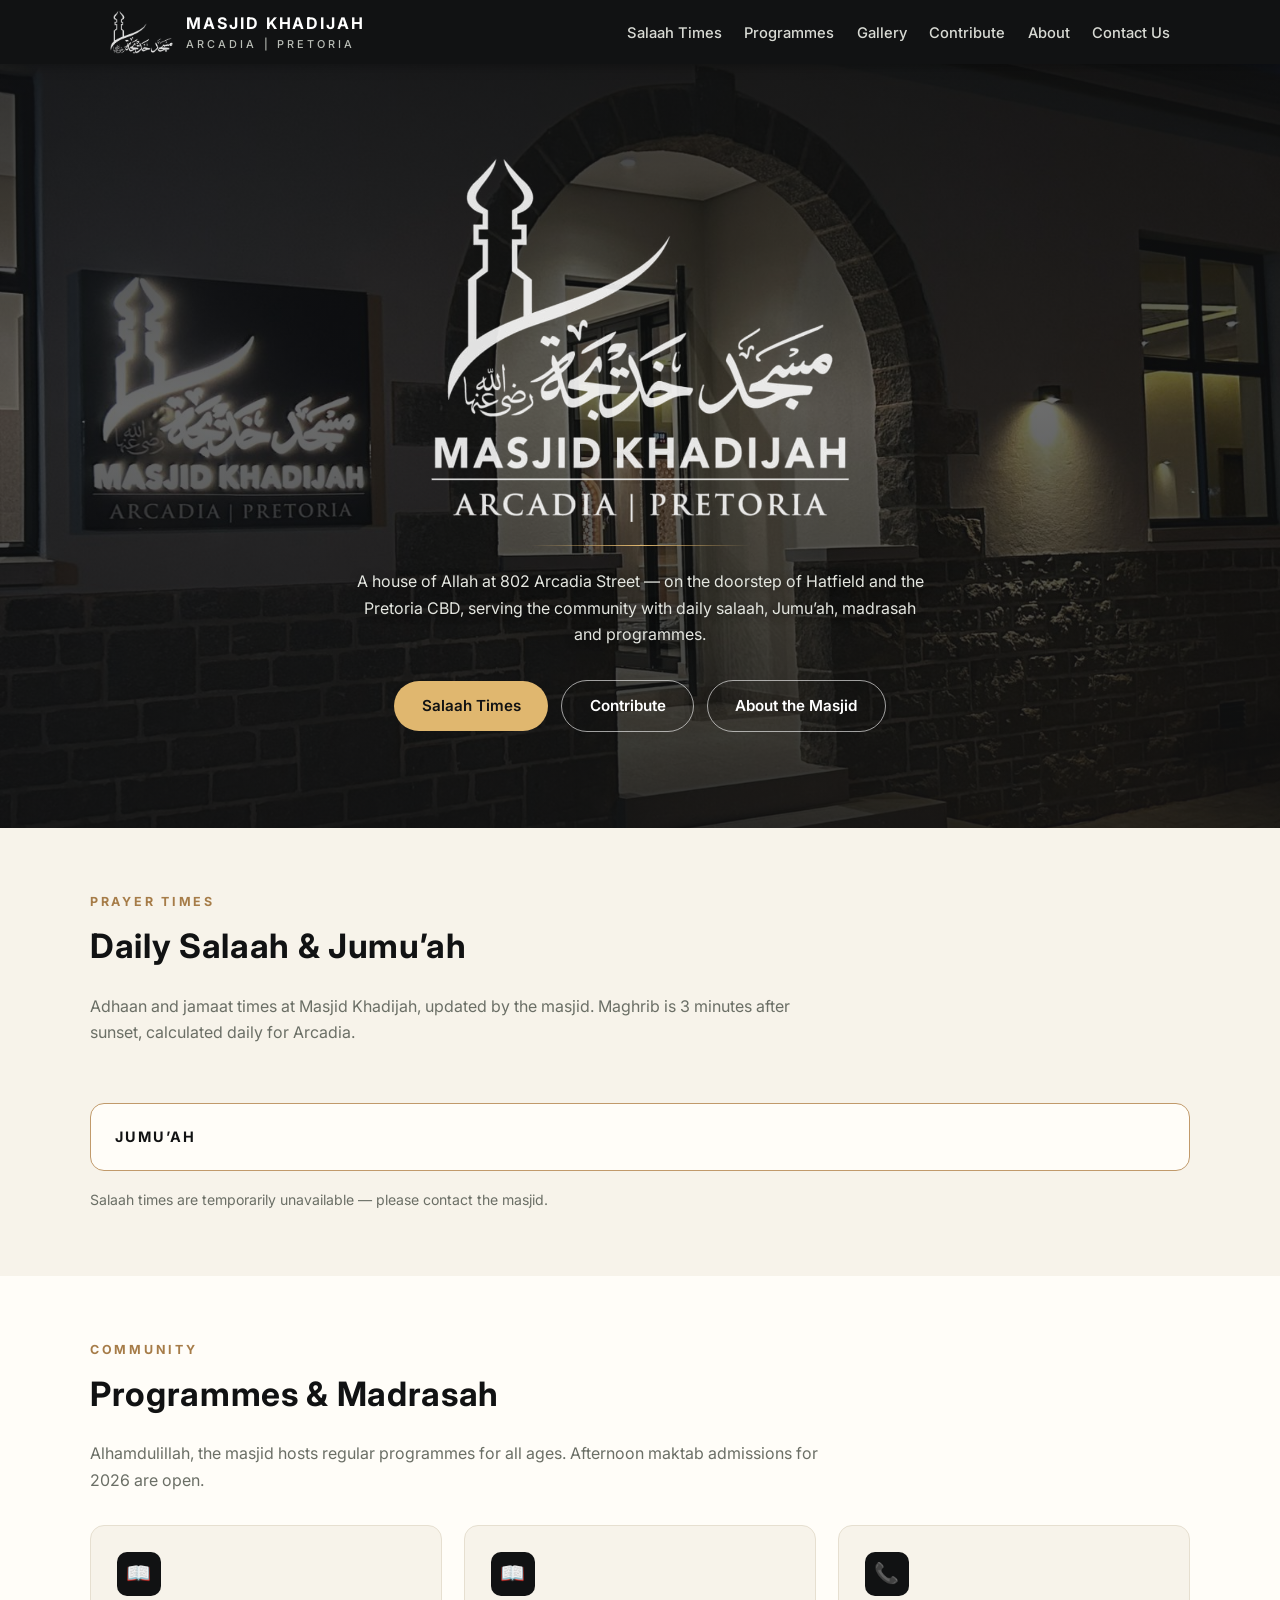
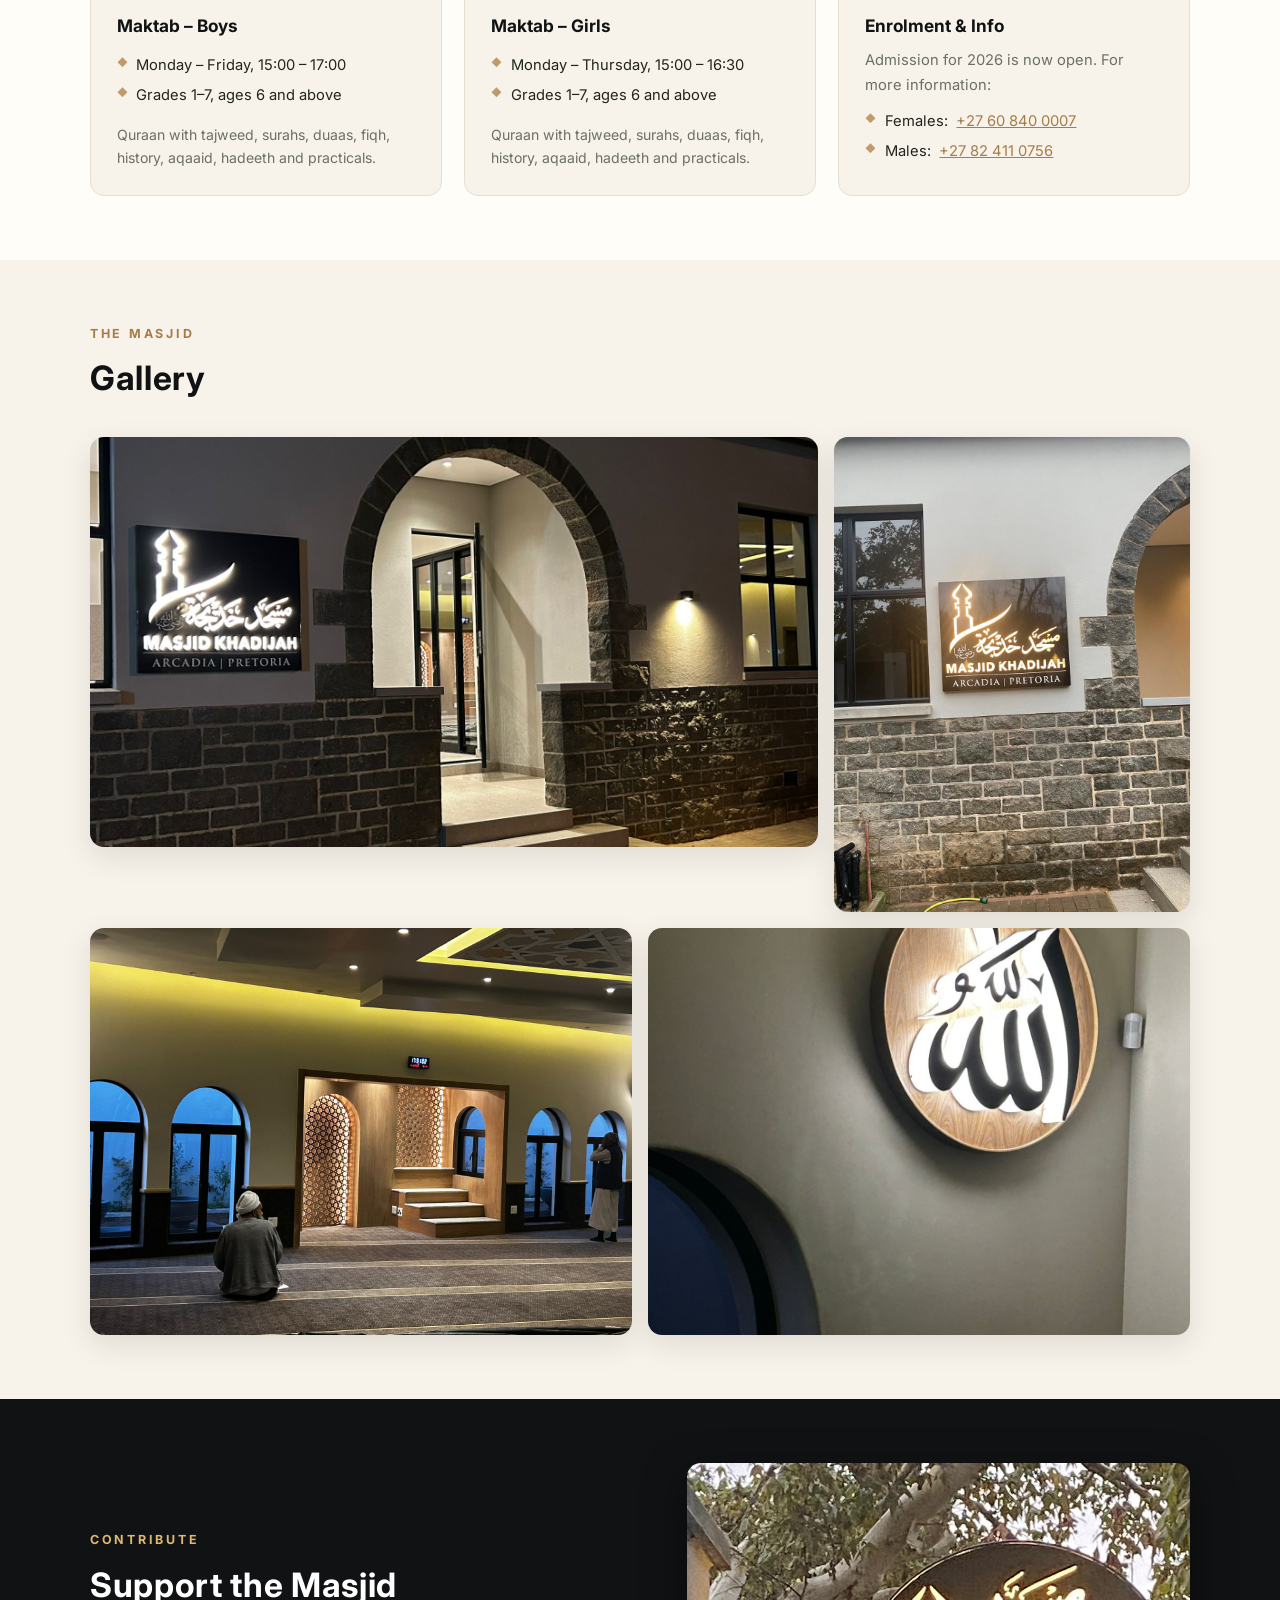
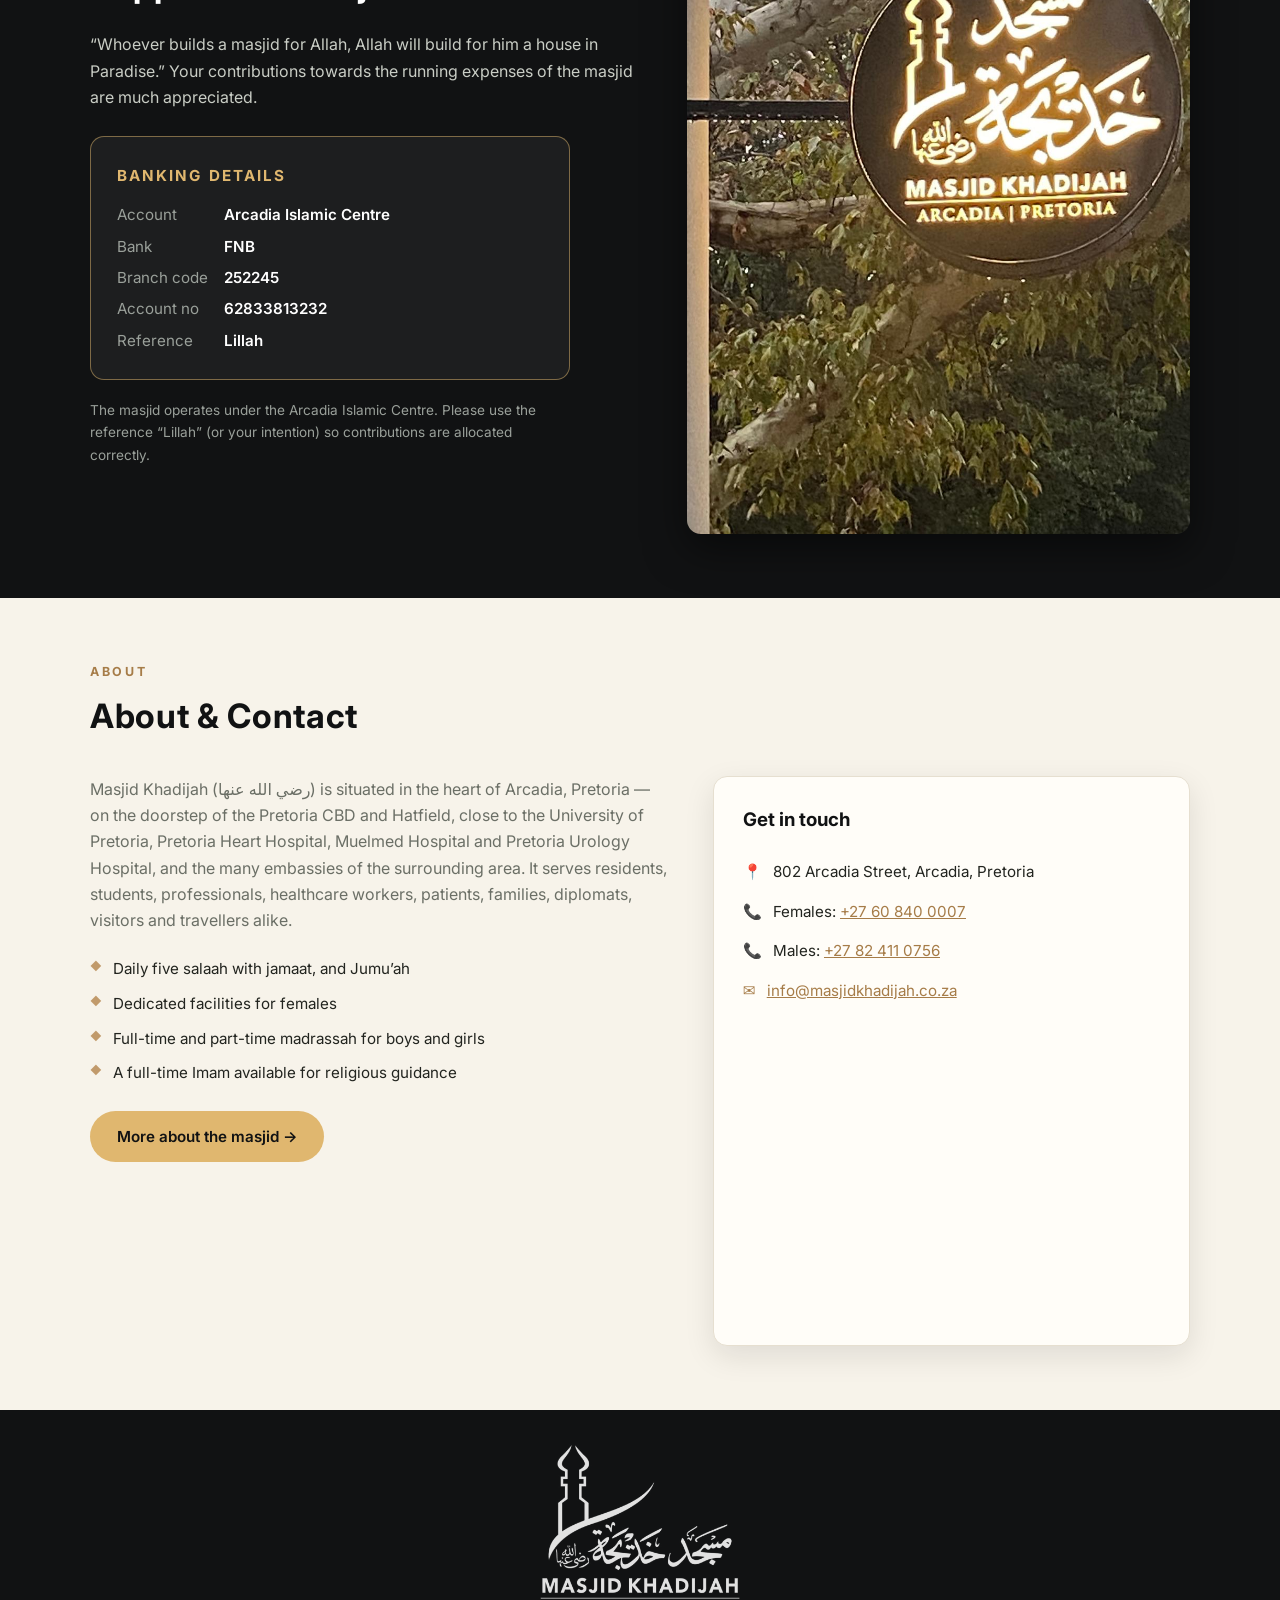
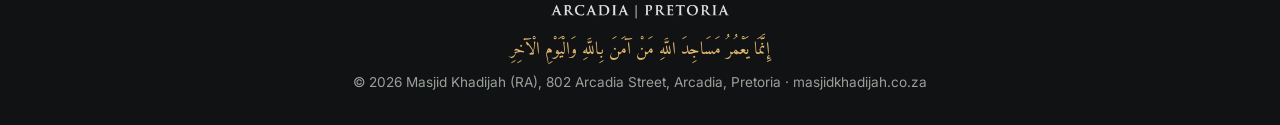
==== commit 93613587: "Contact Us page, scraper-resistant email, hero About button, nav updates Co-Authored-By: Claude Fabl" ====
--- a/index.html
+++ b/index.html
@@ -26,7 +26,8 @@
         <li><a href="#programmes">Programmes</a></li>
         <li><a href="#gallery">Gallery</a></li>
         <li><a href="#donate">Contribute</a></li>
-        <li><a href="#contact">About &amp; Contact</a></li>
+        <li><a href="about.html">About</a></li>
+        <li><a href="contact.html">Contact Us</a></li>
       </ul>
     </nav>
   </div>
@@ -43,6 +44,7 @@
       <p class="sub">A house of Allah at 802 Arcadia Street — on the doorstep of Hatfield and the Pretoria CBD, serving the community with daily salaah, Jumu&#8217;ah, madrasah and programmes.</p>
       <a class="btn btn-gold" href="#salaah">Salaah Times</a>
       <a class="btn btn-outline" href="#donate">Contribute</a>
+      <a class="btn btn-outline" href="about.html">About the Masjid</a>
     </div>
   </div>
 
@@ -103,7 +105,6 @@
             <li>Females: <a href="tel:+27608400007">+27 60 840 0007</a></li>
             <li>Males: <a href="tel:+27824110756">+27 82 411 0756</a></li>
           </ul>
-          <p class="foot">[Weekly ta&#8217;leem / bayaan schedule can be added here.]</p>
         </div>
       </div>
     </div>
@@ -165,7 +166,7 @@
             <li><span>📍</span><span>802 Arcadia Street, Arcadia, Pretoria</span></li>
             <li><span>📞</span><span>Females: <a href="tel:+27608400007">+27 60 840 0007</a></span></li>
             <li><span>📞</span><span>Males: <a href="tel:+27824110756">+27 82 411 0756</a></span></li>
-            <li><span>✉️</span><span>[Email address]</span></li>
+            <li><span>✉️</span><span id="masjidEmail"></span></li>
           </ul>
           <iframe class="map" title="Map to Masjid Khadijah" loading="lazy"
             src="https://www.google.com/maps?q=Masjid%20Khadijah%20802%20Arcadia%20Street%20Arcadia%20Pretoria&output=embed"></iframe>
@@ -186,6 +187,17 @@
   document.getElementById('yr').textContent = new Date().getFullYear();
   document.querySelectorAll('#nav a').forEach(a =>
     a.addEventListener('click', () => document.getElementById('nav').classList.remove('open')));
+
+  // Assemble the email at runtime so harvesters scanning the HTML never see it
+  (() => {
+    const el = document.getElementById('masjidEmail');
+    if (!el) return;
+    const addr = ['in', 'fo'].join('') + String.fromCharCode(64) + ['masjidkhadijah', 'co', 'za'].join('.');
+    const a = document.createElement('a');
+    a.href = 'mai' + 'lto:' + addr;
+    a.textContent = addr;
+    el.appendChild(a);
+  })();
 
   // ---- Salaah times, maintained by the masjid in a published Google Sheet ----
   // Tab "Salah Times" (gid 0): rows Fajr/Zuhr/Asr/Esha (B=adhaan, C=salaah),
--- a/assets/style.css
+++ b/assets/style.css
@@ -45,7 +45,7 @@
 
   /* ---------- Hero: the masjid at night ---------- */
   .hero{position:relative;color:#fff;text-align:center;padding:5.5rem 1.25rem 6rem;overflow:hidden;background:var(--black)}
-  .hero .bg{position:absolute;inset:0;background:url('assets/hero-exterior.jpg') center 35%/cover no-repeat}
+  .hero .bg{position:absolute;inset:0;background:url('hero-exterior.jpg') center 35%/cover no-repeat}
   .hero .veil{position:absolute;inset:0;background:linear-gradient(180deg,rgba(17,18,19,.82) 0%,rgba(17,18,19,.62) 45%,rgba(17,18,19,.88) 100%)}
   .hero-inner{position:relative;max-width:44rem;margin:0 auto}
   .hero-logo{width:min(420px,78%);margin:0 auto 1.4rem;display:block}
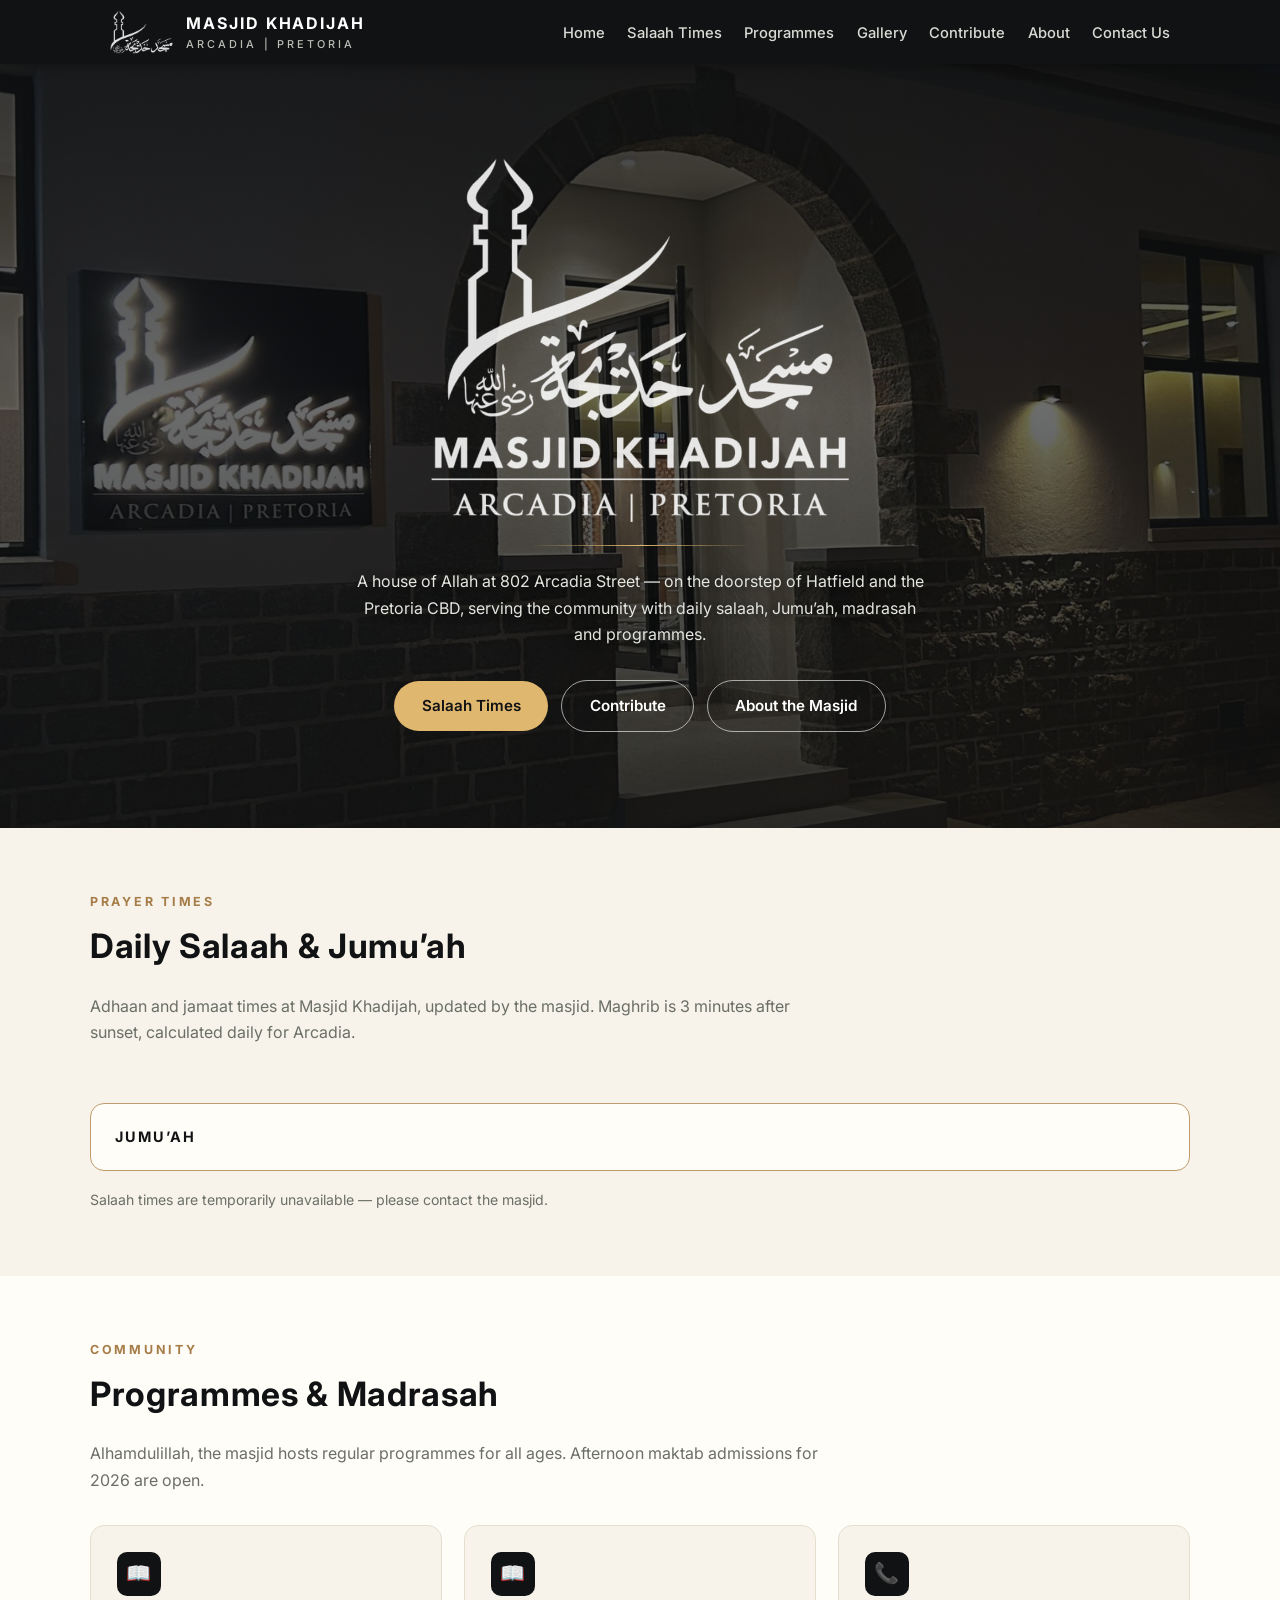
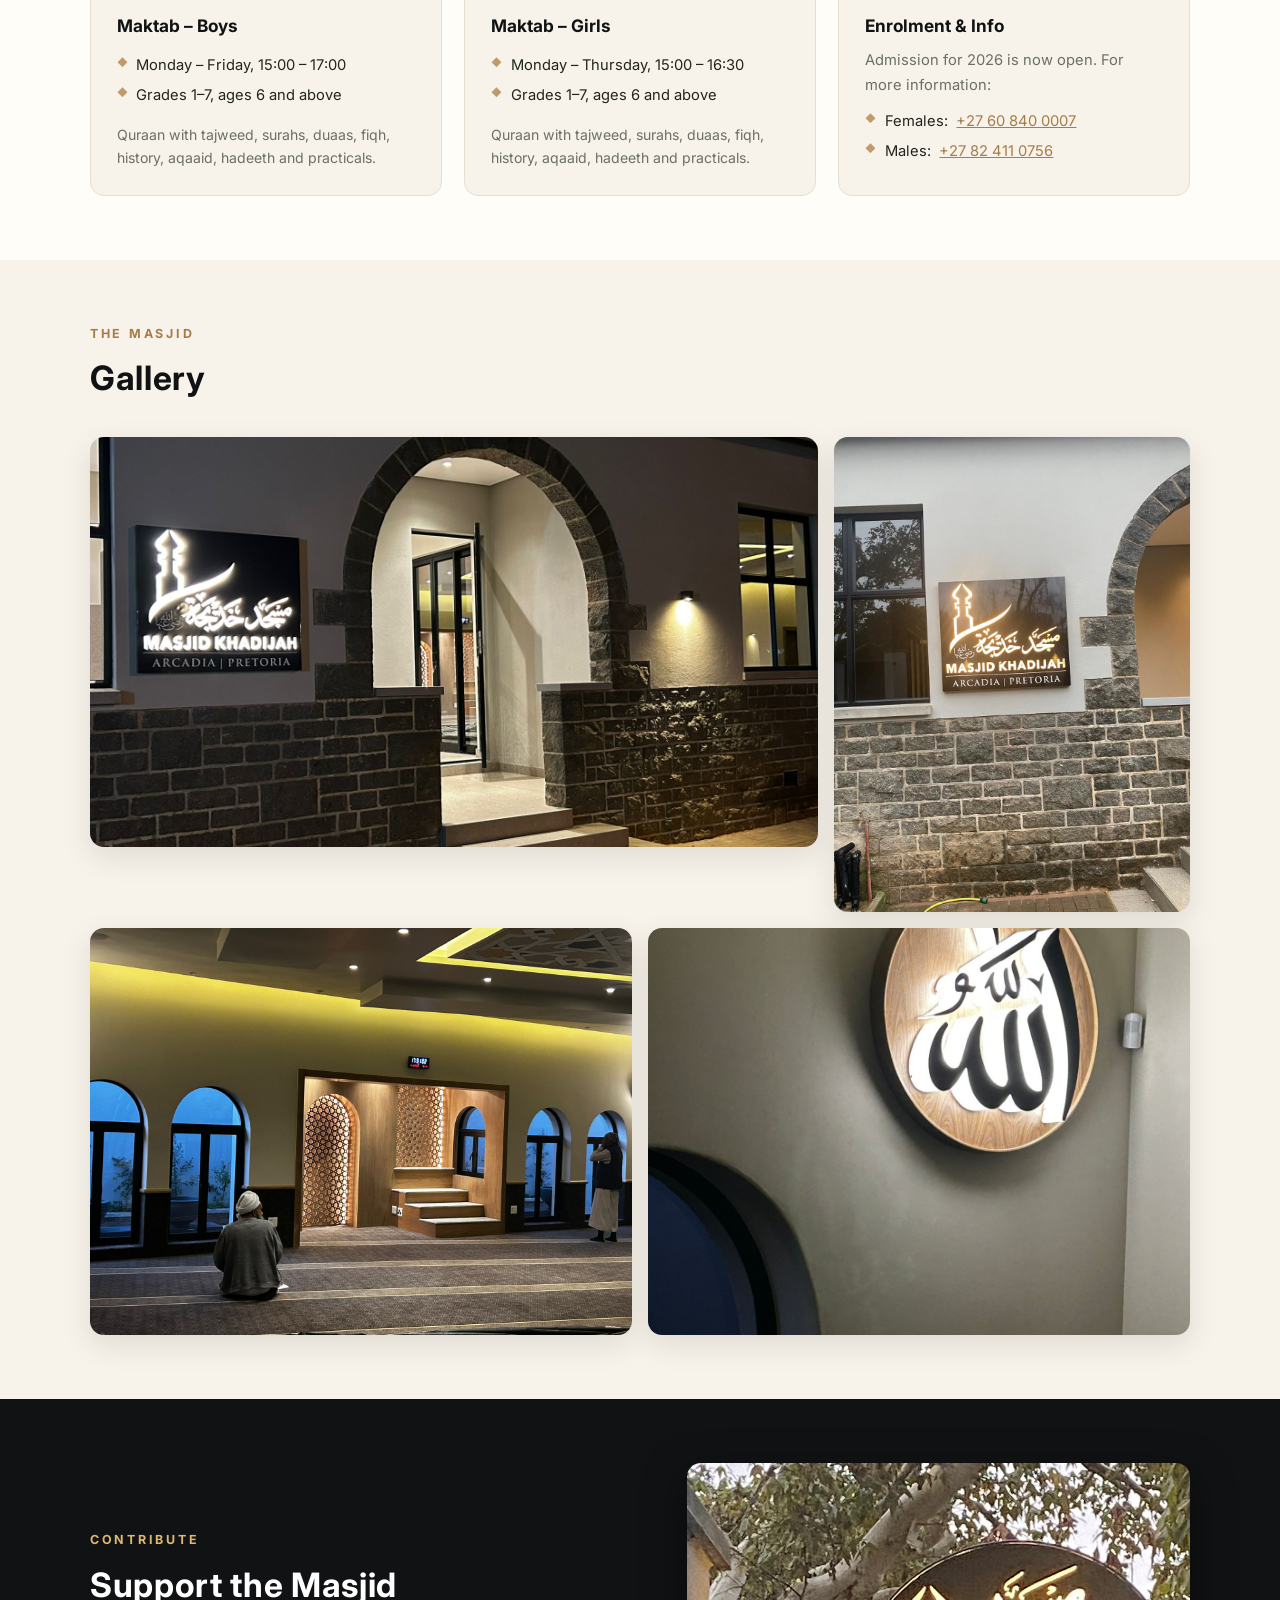
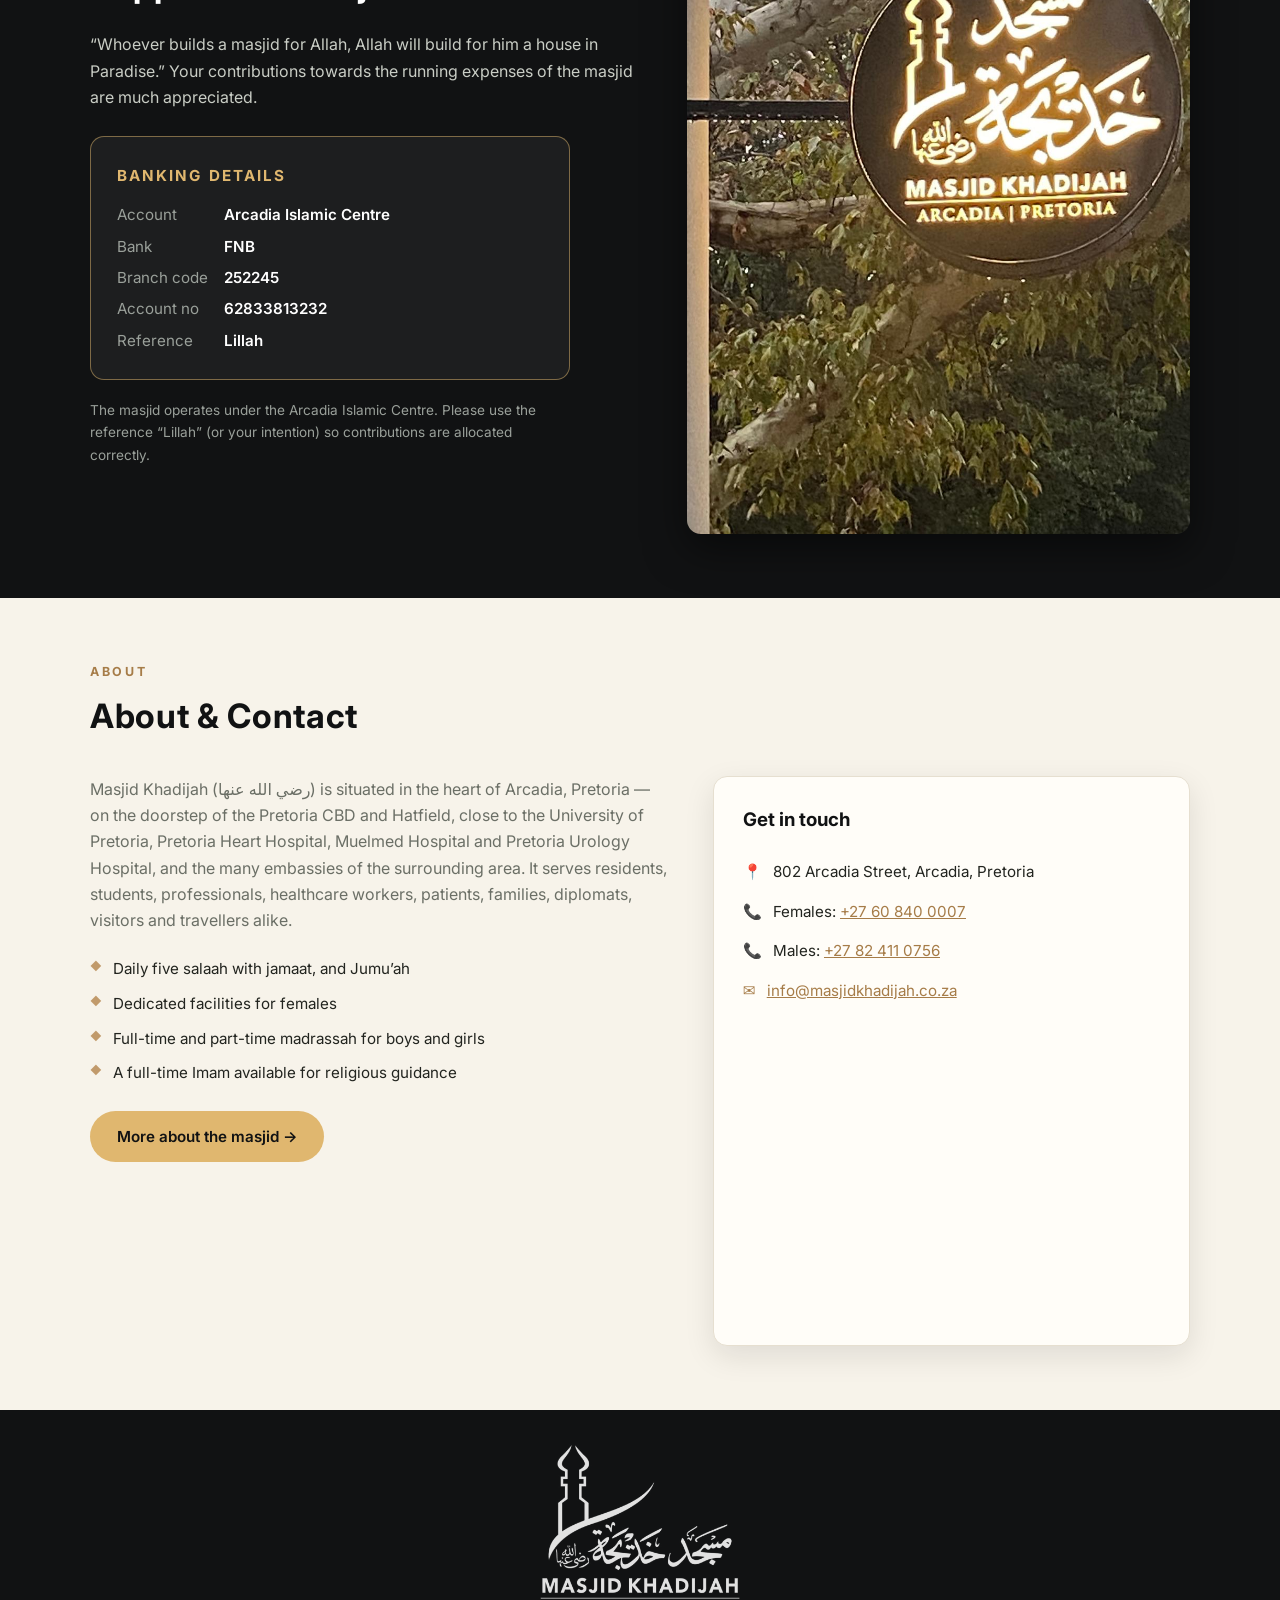
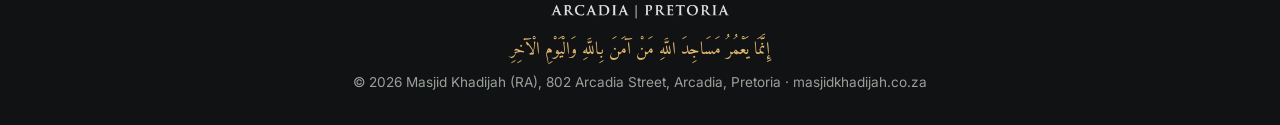
==== commit cdfdfe9f: "Home nav link; contact form embed Co-Authored-By: Claude Fable 5 <noreply@anthropic.com>" ====
--- a/index.html
+++ b/index.html
@@ -22,6 +22,7 @@
     <button class="menu-btn" aria-label="Menu" onclick="document.getElementById('nav').classList.toggle('open')">&#9776;</button>
     <nav id="nav">
       <ul>
+        <li><a href="#top">Home</a></li>
         <li><a href="#salaah">Salaah Times</a></li>
         <li><a href="#programmes">Programmes</a></li>
         <li><a href="#gallery">Gallery</a></li>
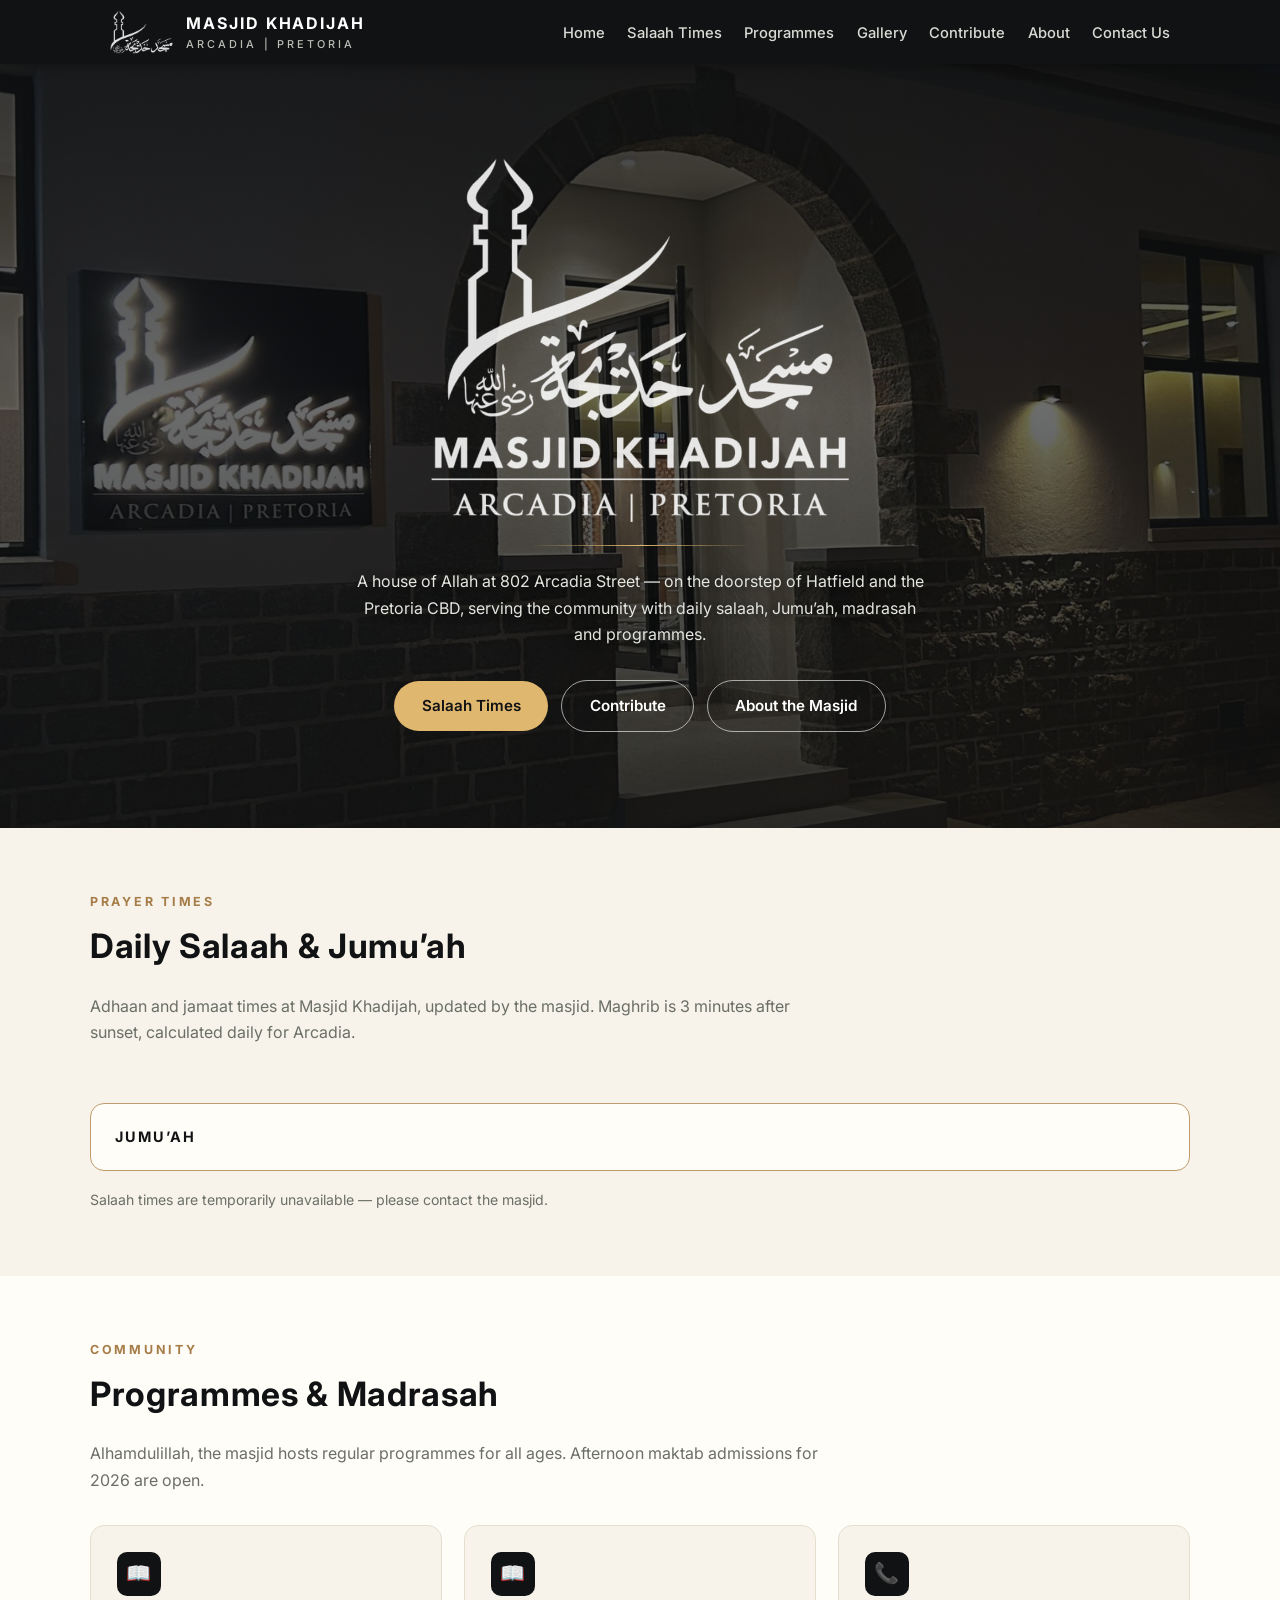
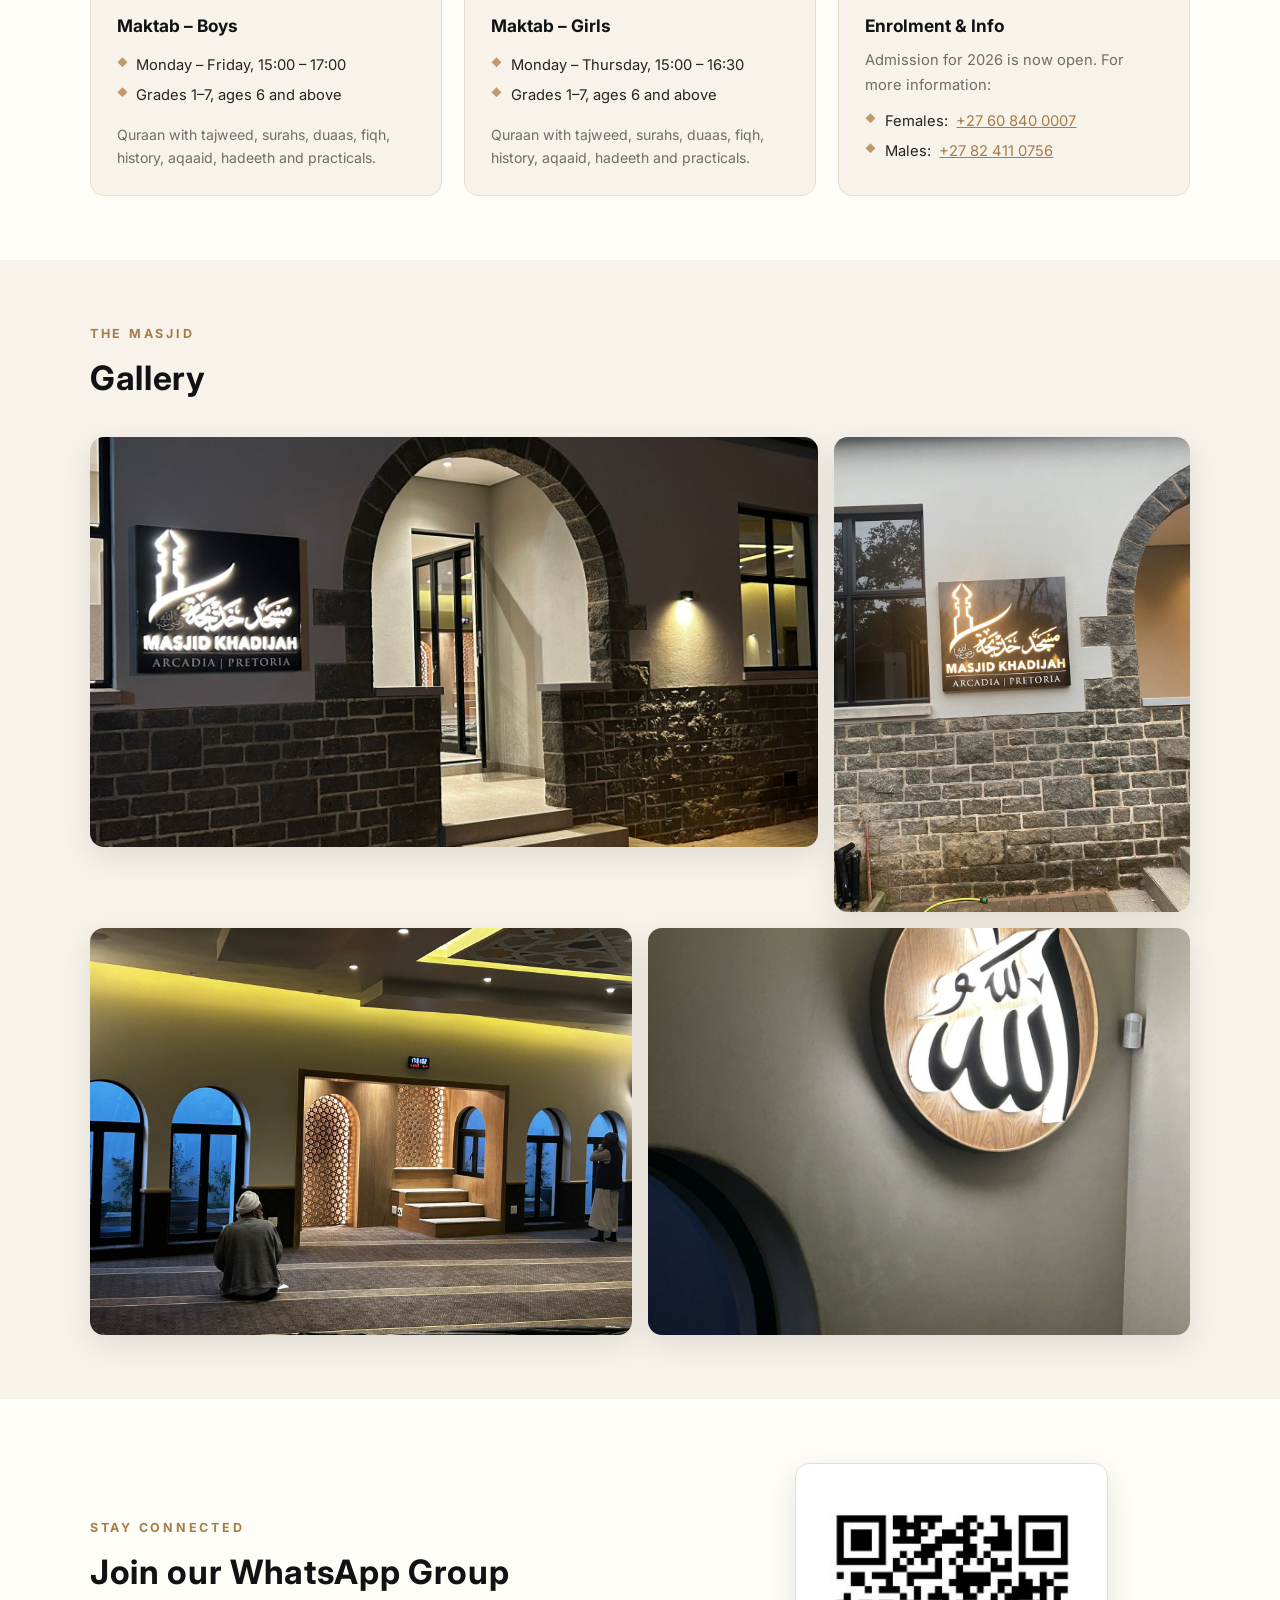
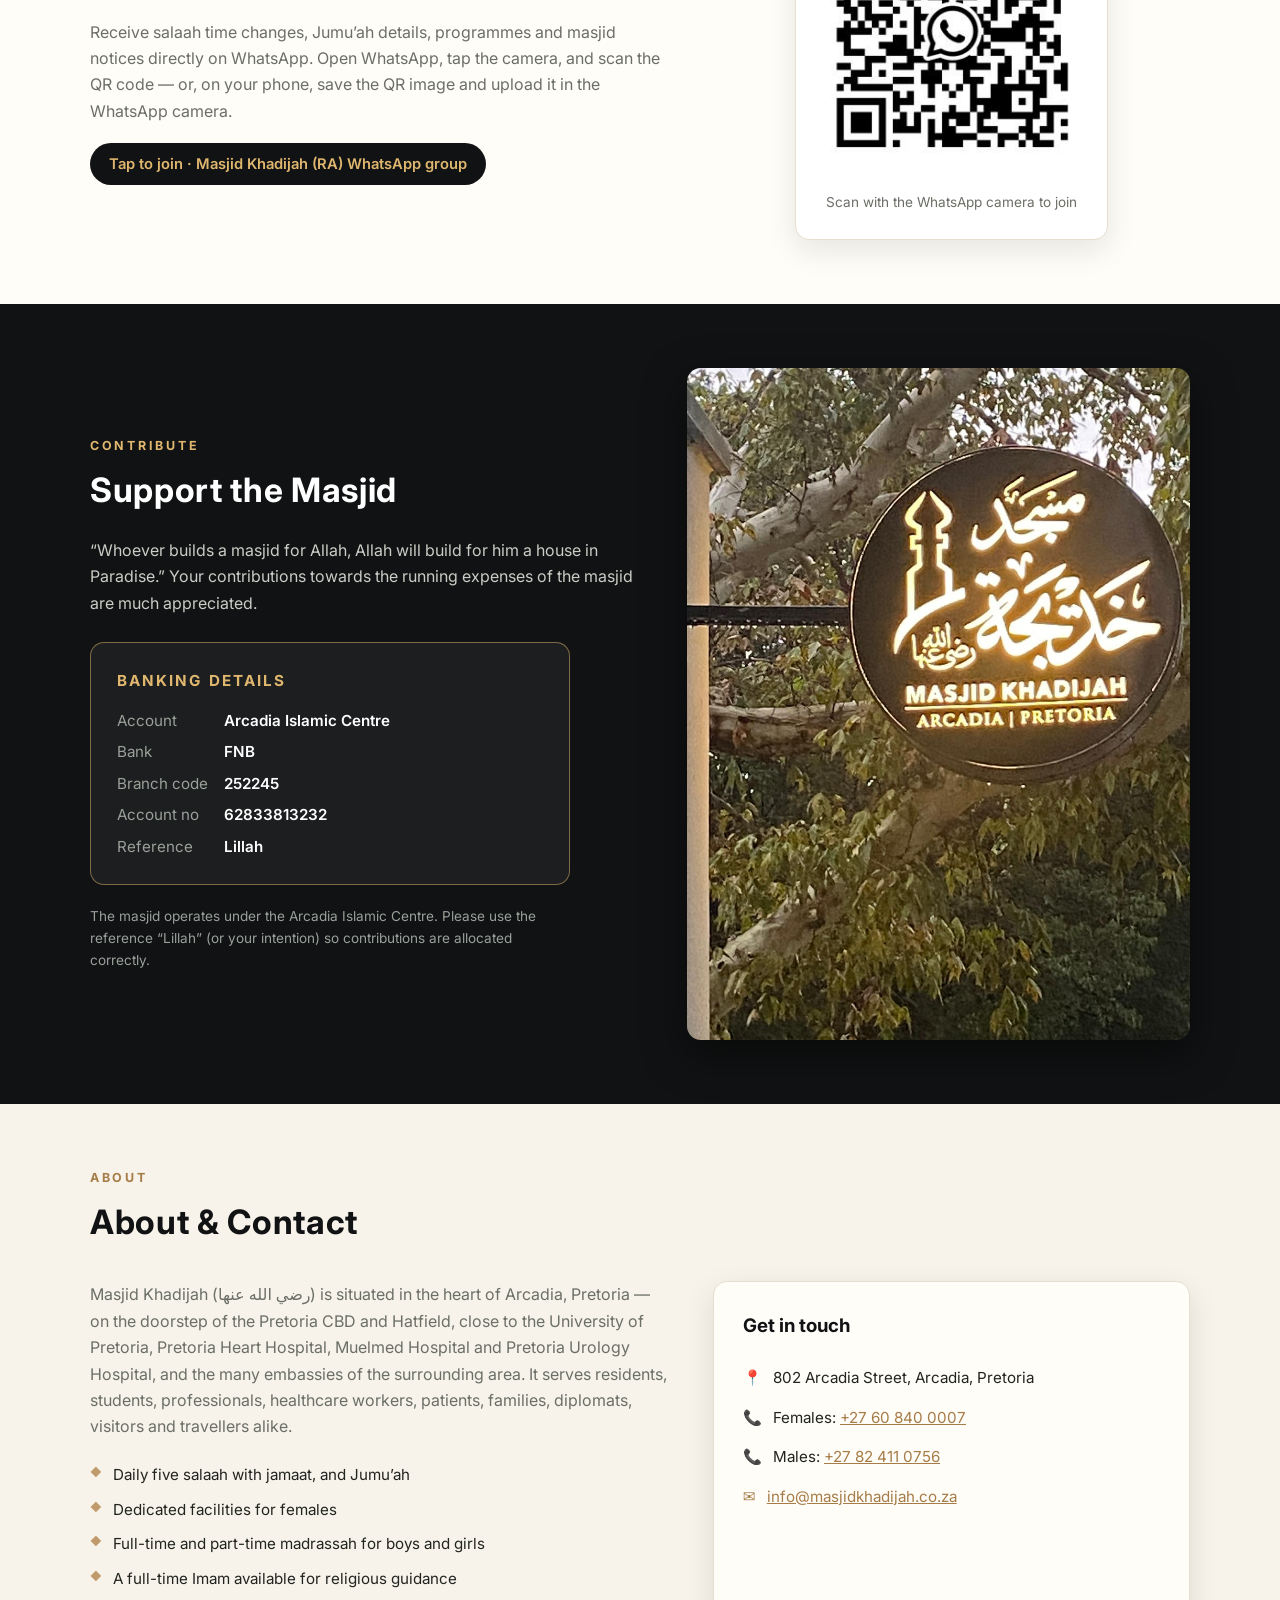
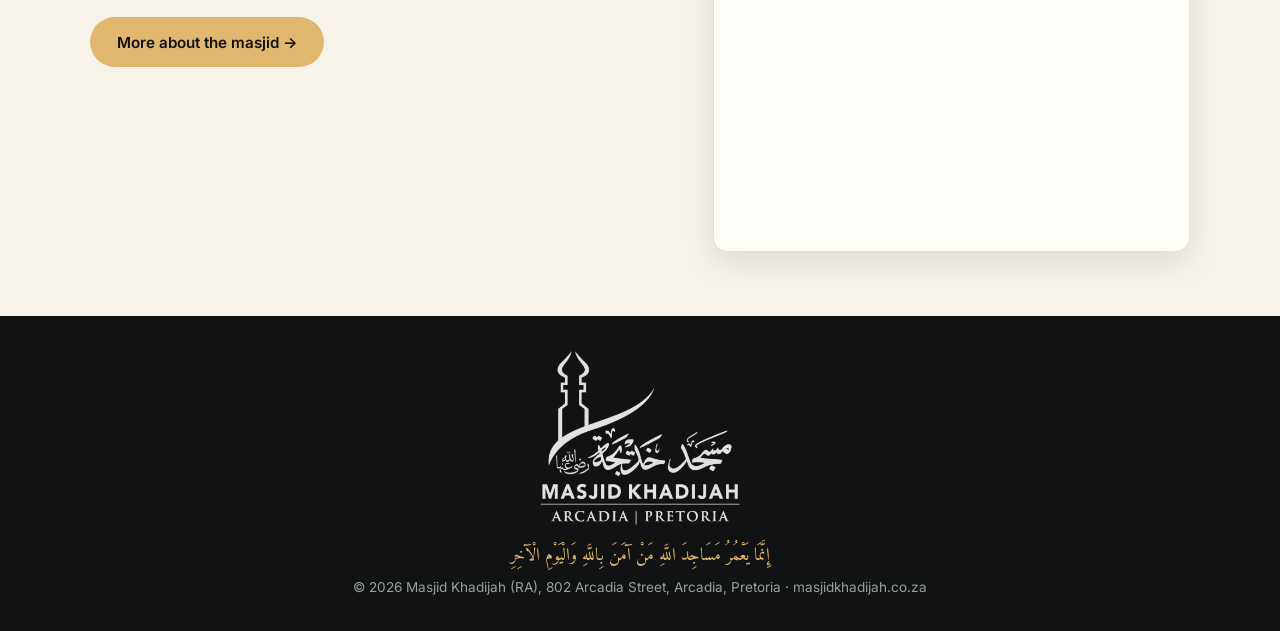
==== commit 1a17c412: "Stay Connected section: WhatsApp group QR and join link Co-Authored-By: Claude Fable 5 <noreply@anth" ====
--- a/index.html
+++ b/index.html
@@ -61,10 +61,11 @@
         <span class="jlabel">Jumu&#8217;ah</span>
         <span class="chips" id="jumuahChips"></span>
         <span class="speaker" id="jumuahSpeaker" hidden></span>
-      </div>
-
+        <p class="times-note" id="timesNote" hidden></p>
+      </div>
+
+      <p class="times-note" id="timeChangeNote" hidden></p>
       <p class="times-meta" id="timesMeta"></p>
-      <p class="times-note" id="timesNote" hidden></p>
     </div>
   </section>
 
@@ -120,6 +121,21 @@
         <figure class="g-tall"><img src="assets/sign-gold.jpg" alt="Backlit Masjid Khadijah sign" loading="lazy"></figure>
         <figure class="g-half"><img src="assets/interior-mihrab.jpg" alt="Prayer hall, mihrab and minbar" loading="lazy"></figure>
         <figure class="g-half"><img src="assets/allah-roundel.jpg" alt="Allah calligraphy in the prayer hall" loading="lazy"></figure>
+      </div>
+    </div>
+  </section>
+
+  <section id="connect" class="connect">
+    <div class="wrap">
+      <div>
+        <p class="kicker">Stay Connected</p>
+        <h2>Join our WhatsApp Group</h2>
+        <p class="lead">Receive salaah time changes, Jumu&#8217;ah details, programmes and masjid notices directly on WhatsApp. Open WhatsApp, tap the camera, and scan the QR code — or, on your phone, save the QR image and upload it in the WhatsApp camera.</p>
+        <a class="wa-badge" href="https://chat.whatsapp.com/HFr8KgDDXyz9vbOk4dIPqC" target="_blank" rel="noopener">Tap to join · Masjid Khadijah (RA) WhatsApp group</a>
+      </div>
+      <div class="qr-card">
+        <img src="assets/whatsapp-qr.png" alt="WhatsApp group QR code for Masjid Khadijah">
+        <p>Scan with the WhatsApp camera to join</p>
       </div>
     </div>
   </section>
@@ -259,6 +275,13 @@
       const n = document.getElementById('timesNote');
       n.hidden = false;
       n.textContent = note;
+      document.getElementById('jumuahCard').hidden = false;
+    }
+    const tchange = (rows.find(r => r.label.toLowerCase().startsWith('time change')) || {}).b;
+    if (tchange) {
+      const tc = document.getElementById('timeChangeNote');
+      tc.hidden = false;
+      tc.textContent = tchange;
     }
   }
 
--- a/assets/style.css
+++ b/assets/style.css
@@ -81,7 +81,7 @@
   .jumuah-card .speaker{width:100%;font-size:.95rem;color:var(--muted)}
   .jumuah-card .speaker strong{color:var(--ink)}
   .times-meta{margin-top:1.1rem;font-size:.88rem;color:var(--muted)}
-  .times-note{margin-top:.4rem;font-size:.95rem;color:var(--oak-deep);font-weight:600}
+  .times-note{width:100%;margin-top:.2rem;font-size:.95rem;color:var(--oak-deep);font-weight:600}
 
   /* Programmes */
   .alt{background:var(--ivory)}
@@ -165,3 +165,13 @@
 .tagline{background:var(--black);color:#fff;text-align:center;padding:4rem 1.25rem}
 .tagline p{font-family:'Amiri',serif;font-size:clamp(1.3rem,3vw,1.8rem);color:var(--gold);line-height:1.9}
 .tagline .small{font-family:'Inter',sans-serif;font-size:.9rem;color:#9aa09a;margin-top:1.4rem}
+
+/* ---------- Stay connected / WhatsApp ---------- */
+.connect{background:var(--ivory)}
+.connect .wrap{display:grid;grid-template-columns:1.1fr .9fr;gap:2.5rem;align-items:center}
+@media(max-width:820px){.connect .wrap{grid-template-columns:1fr}}
+.qr-card{background:#fff;border:1px solid var(--line);border-radius:var(--radius);box-shadow:var(--shadow);padding:1.6rem;text-align:center;max-width:340px;justify-self:center}
+.qr-card img{width:100%;max-width:260px}
+.qr-card p{font-size:.85rem;color:var(--muted);margin-top:.8rem}
+.wa-badge{display:inline-flex;align-items:center;gap:.55rem;background:var(--black);color:var(--gold);border-radius:999px;padding:.55rem 1.2rem;font-weight:600;font-size:.92rem;margin-top:1.2rem;text-decoration:none;transition:transform .15s ease}
+.wa-badge:hover{transform:translateY(-2px)}
